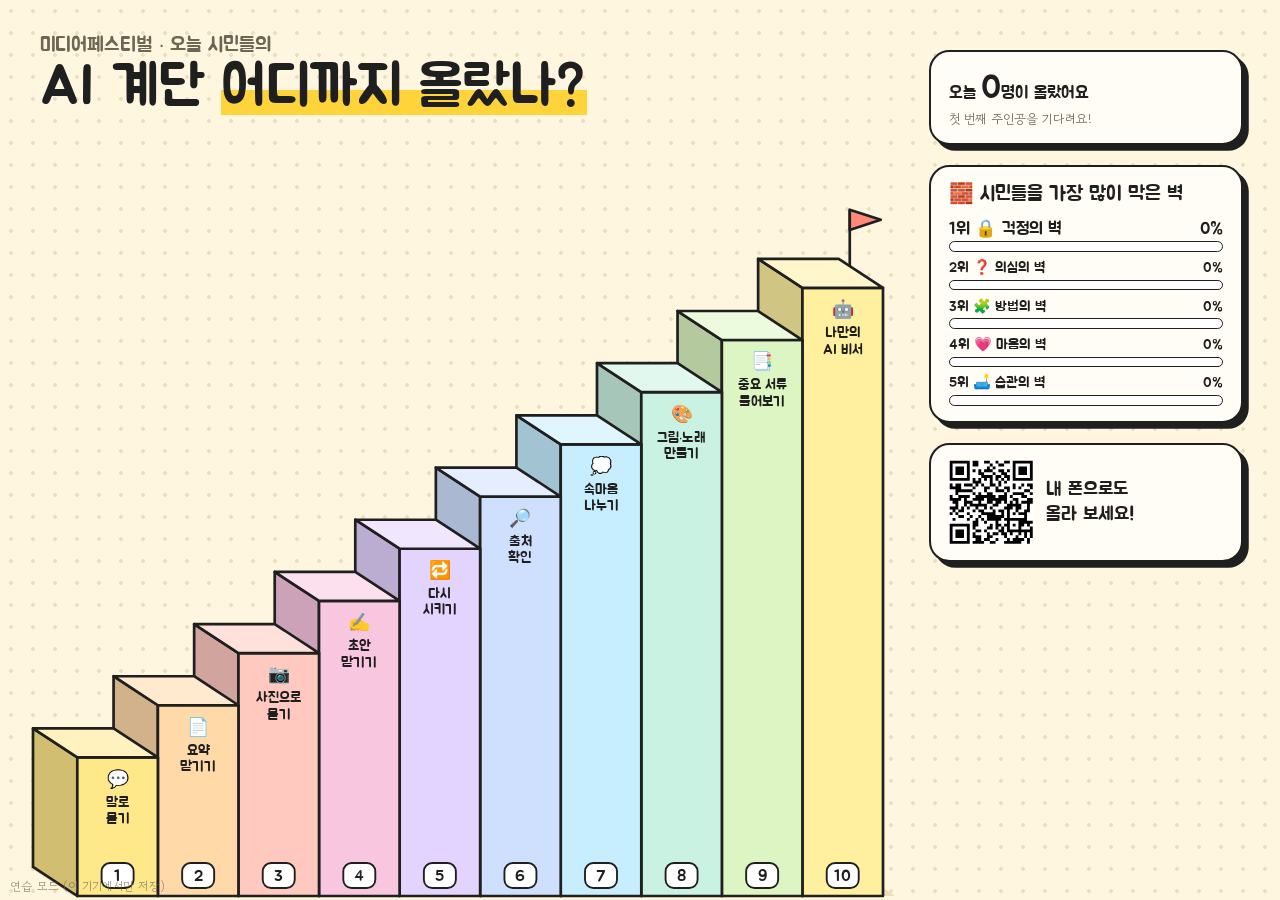
==== map.html @ a8cc0aae "Add AI 계단 오르기 game Tablet game (index.html), TV stairs map (map.html) and phone result card (card.ht" ====
<!doctype html>
<html lang="ko">
<head>
<meta charset="utf-8">
<meta name="viewport" content="width=device-width,initial-scale=1">
<title>오늘 시민들의 AI 계단</title>
<link rel="stylesheet" href="fonts/jua.css">
<link rel="stylesheet" href="fonts/gowun-dodum.css">
<link rel="stylesheet" href="css/style.css">
<link rel="stylesheet" href="css/map.css">
<script src="firebase-config.js"></script>
<script src="js/qrcode.js"></script>
</head>
<body>
<div class="tv-title jua">
  <div class="kicker">미디어페스티벌 · 오늘 시민들의</div>
  <div class="big">AI 계단 <mark>어디까지 올랐나?</mark></div>
</div>
<div class="tv-stage" id="stage"><div class="bubble" id="bubble"></div></div>
<aside class="tv-side">
  <div class="panel-box">
    <div class="jua today">오늘 <span id="total">0</span>명이 올랐어요</div>
    <div class="soft" id="avg">첫 번째 주인공을 기다려요!</div>
  </div>
  <div class="panel-box">
    <div class="jua wall-title">🧱 시민들을 가장 많이 막은 벽</div>
    <div id="walls"></div>
  </div>
  <div class="panel-box join">
    <div id="qr"></div>
    <div class="jua">내 폰으로도<br>올라 보세요!</div>
  </div>
</aside>
<div class="arrive" id="arrive"><div class="arrive-box"><img class="arrive-char" id="arrive-char" alt=""><div class="arrive-txt jua" id="arrive-txt"></div></div></div>
<div class="mode-badge" id="mode"></div>
<script type="module" src="js/map.js"></script>
</body>
</html>
---- fonts/jua.css ----
/* jua-[2]-400-normal */
@font-face {
  font-family: 'Jua';
  font-style: normal;
  font-display: swap;
  font-weight: 400;
  src: url(files/jua-2-400-normal.woff2) format("woff2");
  unicode-range: U+d723-d728,U+d72a-d733,U+d735-d748,U+d74a-d74f,U+d752-d753,U+d755-d757,U+d75a-d75f,U+d762-d764,U+d766-d768,U+d76a-d76b,U+d76d-d76f,U+d771-d787,U+d789-d78b,U+d78d-d78f,U+d791-d797,U+d79a,U+d79c,U+d79e-d7a3,U+f900-f909,U+f90b-f92e;
}

/* jua-[3]-400-normal */
@font-face {
  font-family: 'Jua';
  font-style: normal;
  font-display: swap;
  font-weight: 400;
  src: url(files/jua-3-400-normal.woff2) format("woff2");
  unicode-range: U+d679-d68b,U+d68e-d69e,U+d6a0,U+d6a2-d6a7,U+d6a9-d6c3,U+d6c6-d6c7,U+d6c9-d6cb,U+d6cd-d6d3,U+d6d5-d6d6,U+d6d8-d6e3,U+d6e5-d6e7,U+d6e9-d6fb,U+d6fd-d717,U+d719-d71f,U+d721-d722;
}

/* jua-[4]-400-normal */
@font-face {
  font-family: 'Jua';
  font-style: normal;
  font-display: swap;
  font-weight: 400;
  src: url(files/jua-4-400-normal.woff2) format("woff2");
  unicode-range: U+d5bc-d5c7,U+d5ca-d5cb,U+d5cd-d5cf,U+d5d1-d5d7,U+d5d9-d5da,U+d5dc,U+d5de-d5e3,U+d5e6-d5e7,U+d5e9-d5eb,U+d5ed-d5f6,U+d5f8,U+d5fa-d5ff,U+d602-d603,U+d605-d607,U+d609-d60f,U+d612-d613,U+d616-d61b,U+d61d-d637,U+d63a-d63b,U+d63d-d63f,U+d641-d647,U+d64a-d64c,U+d64e-d653,U+d656-d657,U+d659-d65b,U+d65d-d666,U+d668,U+d66a-d678;
}

/* jua-[5]-400-normal */
@font-face {
  font-family: 'Jua';
  font-style: normal;
  font-display: swap;
  font-weight: 400;
  src: url(files/jua-5-400-normal.woff2) format("woff2");
  unicode-range: U+d507,U+d509-d50b,U+d50d-d513,U+d515-d53b,U+d53e-d53f,U+d541-d543,U+d545-d54c,U+d54e,U+d550,U+d552-d557,U+d55a-d55b,U+d55d-d55f,U+d561-d564,U+d566-d567,U+d56a,U+d56c,U+d56e-d573,U+d576-d577,U+d579-d583,U+d585-d586,U+d58a-d5a4,U+d5a6-d5bb;
}

/* jua-[6]-400-normal */
@font-face {
  font-family: 'Jua';
  font-style: normal;
  font-display: swap;
  font-weight: 400;
  src: url(files/jua-6-400-normal.woff2) format("woff2");
  unicode-range: U+d464-d477,U+d47a-d47b,U+d47d-d47f,U+d481-d487,U+d489-d48a,U+d48c,U+d48e-d4e7,U+d4e9-d503,U+d505-d506;
}

/* jua-[7]-400-normal */
@font-face {
  font-family: 'Jua';
  font-style: normal;
  font-display: swap;
  font-weight: 400;
  src: url(files/jua-7-400-normal.woff2) format("woff2");
  unicode-range: U+d3bf-d3c7,U+d3ca-d3cf,U+d3d1-d3eb,U+d3ee-d3ef,U+d3f1-d3f3,U+d3f5-d3fb,U+d3fd-d400,U+d402-d45b,U+d45d-d463;
}

/* jua-[8]-400-normal */
@font-face {
  font-family: 'Jua';
  font-style: normal;
  font-display: swap;
  font-weight: 400;
  src: url(files/jua-8-400-normal.woff2) format("woff2");
  unicode-range: U+d2ff,U+d302-d304,U+d306-d30b,U+d30f,U+d311-d313,U+d315-d31b,U+d31e,U+d322-d324,U+d326-d327,U+d32a-d32b,U+d32d-d32f,U+d331-d337,U+d339-d33c,U+d33e-d37b,U+d37e-d37f,U+d381-d383,U+d385-d38b,U+d38e-d390,U+d392-d397,U+d39a-d39b,U+d39d-d39f,U+d3a1-d3a7,U+d3a9-d3aa,U+d3ac,U+d3ae-d3b3,U+d3b5-d3b7,U+d3b9-d3bb,U+d3bd-d3be;
}

/* jua-[9]-400-normal */
@font-face {
  font-family: 'Jua';
  font-style: normal;
  font-display: swap;
  font-weight: 400;
  src: url(files/jua-9-400-normal.woff2) format("woff2");
  unicode-range: U+d257-d27f,U+d281-d29b,U+d29d-d29f,U+d2a1-d2ab,U+d2ad-d2b7,U+d2ba-d2bb,U+d2bd-d2bf,U+d2c1-d2c7,U+d2c9-d2ef,U+d2f2-d2f3,U+d2f5-d2f7,U+d2f9-d2fe;
}

/* jua-[10]-400-normal */
@font-face {
  font-family: 'Jua';
  font-style: normal;
  font-display: swap;
  font-weight: 400;
  src: url(files/jua-10-400-normal.woff2) format("woff2");
  unicode-range: U+d1b4,U+d1b6-d1f3,U+d1f5-d22b,U+d22e-d22f,U+d231-d233,U+d235-d23b,U+d23d-d240,U+d242-d256;
}

/* jua-[11]-400-normal */
@font-face {
  font-family: 'Jua';
  font-style: normal;
  font-display: swap;
  font-weight: 400;
  src: url(files/jua-11-400-normal.woff2) format("woff2");
  unicode-range: U+d105-d12f,U+d132-d133,U+d135-d137,U+d139-d13f,U+d141-d142,U+d144,U+d146-d14b,U+d14e-d14f,U+d151-d153,U+d155-d15b,U+d15e-d187,U+d189-d19f,U+d1a2-d1a3,U+d1a5-d1a7,U+d1a9-d1af,U+d1b2-d1b3;
}

/* jua-[12]-400-normal */
@font-face {
  font-family: 'Jua';
  font-style: normal;
  font-display: swap;
  font-weight: 400;
  src: url(files/jua-12-400-normal.woff2) format("woff2");
  unicode-range: U+d04b-d04f,U+d051-d057,U+d059-d06b,U+d06d-d06f,U+d071-d073,U+d075-d07b,U+d07e-d0a3,U+d0a6-d0a7,U+d0a9-d0ab,U+d0ad-d0b3,U+d0b6,U+d0b8,U+d0ba-d0bf,U+d0c2-d0c3,U+d0c5-d0c7,U+d0c9-d0cf,U+d0d2,U+d0d6-d0db,U+d0de-d0df,U+d0e1-d0e3,U+d0e5-d0eb,U+d0ee-d0f0,U+d0f2-d104;
}

/* jua-[13]-400-normal */
@font-face {
  font-family: 'Jua';
  font-style: normal;
  font-display: swap;
  font-weight: 400;
  src: url(files/jua-13-400-normal.woff2) format("woff2");
  unicode-range: U+cfa2-cfc3,U+cfc5-cfdf,U+cfe2-cfe3,U+cfe5-cfe7,U+cfe9-cff4,U+cff6-cffb,U+cffd-cfff,U+d001-d003,U+d005-d017,U+d019-d033,U+d036-d037,U+d039-d03b,U+d03d-d04a;
}

/* jua-[14]-400-normal */
@font-face {
  font-family: 'Jua';
  font-style: normal;
  font-display: swap;
  font-weight: 400;
  src: url(files/jua-14-400-normal.woff2) format("woff2");
  unicode-range: U+cef0-cef3,U+cef6,U+cef9-ceff,U+cf01-cf03,U+cf05-cf07,U+cf09-cf0f,U+cf11-cf12,U+cf14-cf1b,U+cf1d-cf1f,U+cf21-cf2f,U+cf31-cf53,U+cf56-cf57,U+cf59-cf5b,U+cf5d-cf63,U+cf66,U+cf68,U+cf6a-cf6f,U+cf71-cf84,U+cf86-cf8b,U+cf8d-cfa1;
}

/* jua-[15]-400-normal */
@font-face {
  font-family: 'Jua';
  font-style: normal;
  font-display: swap;
  font-weight: 400;
  src: url(files/jua-15-400-normal.woff2) format("woff2");
  unicode-range: U+ce3c-ce57,U+ce5a-ce5b,U+ce5d-ce5f,U+ce61-ce67,U+ce6a,U+ce6c,U+ce6e-ce73,U+ce76-ce77,U+ce79-ce7b,U+ce7d-ce83,U+ce85-ce88,U+ce8a-ce8f,U+ce91-ce93,U+ce95-ce97,U+ce99-ce9f,U+cea2,U+cea4-ceab,U+cead-cee3,U+cee6-cee7,U+cee9-ceeb,U+ceed-ceef;
}

/* jua-[16]-400-normal */
@font-face {
  font-family: 'Jua';
  font-style: normal;
  font-display: swap;
  font-weight: 400;
  src: url(files/jua-16-400-normal.woff2) format("woff2");
  unicode-range: U+cd92-cd93,U+cd96-cd97,U+cd99-cd9b,U+cd9d-cda3,U+cda6-cda8,U+cdaa-cdaf,U+cdb1-cdc3,U+cdc5-cdcb,U+cdcd-cde7,U+cde9-ce03,U+ce05-ce1f,U+ce22-ce34,U+ce36-ce3b;
}

/* jua-[17]-400-normal */
@font-face {
  font-family: 'Jua';
  font-style: normal;
  font-display: swap;
  font-weight: 400;
  src: url(files/jua-17-400-normal.woff2) format("woff2");
  unicode-range: U+ccef-cd07,U+cd0a-cd0b,U+cd0d-cd1a,U+cd1c,U+cd1e-cd2b,U+cd2d-cd5b,U+cd5d-cd77,U+cd79-cd91;
}

/* jua-[18]-400-normal */
@font-face {
  font-family: 'Jua';
  font-style: normal;
  font-display: swap;
  font-weight: 400;
  src: url(files/jua-18-400-normal.woff2) format("woff2");
  unicode-range: U+cc3f-cc43,U+cc46-cc47,U+cc49-cc4b,U+cc4d-cc53,U+cc55-cc58,U+cc5a-cc5f,U+cc61-cc97,U+cc9a-cc9b,U+cc9d-cc9f,U+cca1-cca7,U+ccaa,U+ccac,U+ccae-ccb3,U+ccb6-ccb7,U+ccb9-ccbb,U+ccbd-cccf,U+ccd1-cce3,U+cce5-ccee;
}

/* jua-[19]-400-normal */
@font-face {
  font-family: 'Jua';
  font-style: normal;
  font-display: swap;
  font-weight: 400;
  src: url(files/jua-19-400-normal.woff2) format("woff2");
  unicode-range: U+cb91-cbd3,U+cbd5-cbe3,U+cbe5-cc0b,U+cc0e-cc0f,U+cc11-cc13,U+cc15-cc1b,U+cc1d-cc20,U+cc23-cc27,U+cc2a-cc2b,U+cc2d,U+cc2f,U+cc31-cc37,U+cc3a,U+cc3c;
}

/* jua-[20]-400-normal */
@font-face {
  font-family: 'Jua';
  font-style: normal;
  font-display: swap;
  font-weight: 400;
  src: url(files/jua-20-400-normal.woff2) format("woff2");
  unicode-range: U+caf4-cb47,U+cb4a-cb90;
}

/* jua-[21]-400-normal */
@font-face {
  font-family: 'Jua';
  font-style: normal;
  font-display: swap;
  font-weight: 400;
  src: url(files/jua-21-400-normal.woff2) format("woff2");
  unicode-range: U+ca4a-ca4b,U+ca4e-ca4f,U+ca51-ca53,U+ca55-ca5b,U+ca5d-ca60,U+ca62-ca83,U+ca85-cabb,U+cabe-cabf,U+cac1-cac3,U+cac5-cacb,U+cacd-cad0,U+cad2,U+cad4-cad8,U+cada-caf3;
}

/* jua-[22]-400-normal */
@font-face {
  font-family: 'Jua';
  font-style: normal;
  font-display: swap;
  font-weight: 400;
  src: url(files/jua-22-400-normal.woff2) format("woff2");
  unicode-range: U+c996-c997,U+c99a-c99c,U+c99e-c9bf,U+c9c2-c9c3,U+c9c5-c9c7,U+c9c9-c9cf,U+c9d2,U+c9d4,U+c9d7-c9d8,U+c9db,U+c9de-c9df,U+c9e1-c9e3,U+c9e5-c9e6,U+c9e8-c9eb,U+c9ee-c9f0,U+c9f2-c9f7,U+c9f9-ca0b,U+ca0d-ca28,U+ca2a-ca49;
}

/* jua-[23]-400-normal */
@font-face {
  font-family: 'Jua';
  font-style: normal;
  font-display: swap;
  font-weight: 400;
  src: url(files/jua-23-400-normal.woff2) format("woff2");
  unicode-range: U+c8e9-c8f4,U+c8f6-c8fb,U+c8fe-c8ff,U+c901-c903,U+c905-c90b,U+c90e-c910,U+c912-c917,U+c919-c92b,U+c92d-c94f,U+c951-c953,U+c955-c96b,U+c96d-c973,U+c975-c987,U+c98a-c98b,U+c98d-c98f,U+c991-c995;
}

/* jua-[24]-400-normal */
@font-face {
  font-family: 'Jua';
  font-style: normal;
  font-display: swap;
  font-weight: 400;
  src: url(files/jua-24-400-normal.woff2) format("woff2");
  unicode-range: U+c841-c84b,U+c84d-c86f,U+c872-c873,U+c875-c877,U+c879-c87f,U+c882-c884,U+c887-c88a,U+c88d-c8c3,U+c8c5-c8df,U+c8e1-c8e8;
}

/* jua-[25]-400-normal */
@font-face {
  font-family: 'Jua';
  font-style: normal;
  font-display: swap;
  font-weight: 400;
  src: url(files/jua-25-400-normal.woff2) format("woff2");
  unicode-range: U+c779-c77b,U+c77e-c782,U+c786,U+c78b,U+c78d,U+c78f,U+c792-c793,U+c795,U+c797,U+c799-c79f,U+c7a2,U+c7a7-c7ab,U+c7ae-c7bb,U+c7bd-c7c0,U+c7c2-c7c7,U+c7c9-c7dc,U+c7de-c7ff,U+c802-c803,U+c805-c807,U+c809,U+c80b-c80f,U+c812,U+c814,U+c817-c81b,U+c81e-c81f,U+c821-c823,U+c825-c82e,U+c830-c837,U+c839-c83b,U+c83d-c840;
}

/* jua-[26]-400-normal */
@font-face {
  font-family: 'Jua';
  font-style: normal;
  font-display: swap;
  font-weight: 400;
  src: url(files/jua-26-400-normal.woff2) format("woff2");
  unicode-range: U+c6bb-c6bf,U+c6c2,U+c6c4,U+c6c6-c6cb,U+c6ce-c6cf,U+c6d1-c6d3,U+c6d5-c6db,U+c6dd-c6df,U+c6e1-c6e7,U+c6e9-c6eb,U+c6ed-c6ef,U+c6f1-c6f8,U+c6fa-c703,U+c705-c707,U+c709-c70b,U+c70d-c716,U+c718,U+c71a-c71f,U+c722-c723,U+c725-c727,U+c729-c734,U+c736-c73b,U+c73e-c73f,U+c741-c743,U+c745-c74b,U+c74e-c750,U+c752-c757,U+c759-c773,U+c776-c777;
}

/* jua-[27]-400-normal */
@font-face {
  font-family: 'Jua';
  font-style: normal;
  font-display: swap;
  font-weight: 400;
  src: url(files/jua-27-400-normal.woff2) format("woff2");
  unicode-range: U+c5f5-c5fb,U+c5fe,U+c602-c605,U+c607,U+c609-c60f,U+c611-c61a,U+c61c-c623,U+c626-c627,U+c629-c62b,U+c62d,U+c62f-c632,U+c636,U+c638,U+c63a-c63f,U+c642-c643,U+c645-c647,U+c649-c652,U+c656-c65b,U+c65d-c65f,U+c661-c663,U+c665-c677,U+c679-c67b,U+c67d-c693,U+c696-c697,U+c699-c69b,U+c69d-c6a3,U+c6a6,U+c6a8,U+c6aa-c6af,U+c6b2-c6b3,U+c6b5-c6b7,U+c6b9-c6ba;
}

/* jua-[28]-400-normal */
@font-face {
  font-family: 'Jua';
  font-style: normal;
  font-display: swap;
  font-weight: 400;
  src: url(files/jua-28-400-normal.woff2) format("woff2");
  unicode-range: U+c517-c527,U+c52a-c52b,U+c52d-c52f,U+c531-c538,U+c53a,U+c53c,U+c53e-c543,U+c546-c547,U+c54b,U+c54d-c552,U+c556,U+c55a-c55b,U+c55d,U+c55f,U+c562-c563,U+c565-c567,U+c569-c56f,U+c572,U+c574,U+c576-c57b,U+c57e-c57f,U+c581-c583,U+c585-c586,U+c588-c58b,U+c58e,U+c590,U+c592-c596,U+c599-c5b3,U+c5b6-c5b7,U+c5ba,U+c5be-c5c3,U+c5ca-c5cb,U+c5cd,U+c5cf,U+c5d2-c5d3,U+c5d5-c5d7,U+c5d9-c5df,U+c5e1-c5e2,U+c5e4,U+c5e6-c5eb,U+c5ef,U+c5f1-c5f3;
}

/* jua-[29]-400-normal */
@font-face {
  font-family: 'Jua';
  font-style: normal;
  font-display: swap;
  font-weight: 400;
  src: url(files/jua-29-400-normal.woff2) format("woff2");
  unicode-range: U+c475-c4ef,U+c4f2-c4f3,U+c4f5-c4f7,U+c4f9-c4ff,U+c502-c50b,U+c50d-c516;
}

/* jua-[30]-400-normal */
@font-face {
  font-family: 'Jua';
  font-style: normal;
  font-display: swap;
  font-weight: 400;
  src: url(files/jua-30-400-normal.woff2) format("woff2");
  unicode-range: U+c3d0-c3d7,U+c3da-c3db,U+c3dd-c3de,U+c3e1-c3ec,U+c3ee-c3f3,U+c3f5-c42b,U+c42d-c463,U+c466-c474;
}

/* jua-[31]-400-normal */
@font-face {
  font-family: 'Jua';
  font-style: normal;
  font-display: swap;
  font-weight: 400;
  src: url(files/jua-31-400-normal.woff2) format("woff2");
  unicode-range: U+c32b-c367,U+c36a-c36b,U+c36d-c36f,U+c371-c377,U+c37a-c37b,U+c37e-c383,U+c385-c387,U+c389-c3cf;
}

/* jua-[32]-400-normal */
@font-face {
  font-family: 'Jua';
  font-style: normal;
  font-display: swap;
  font-weight: 400;
  src: url(files/jua-32-400-normal.woff2) format("woff2");
  unicode-range: U+c26a-c26b,U+c26d-c26f,U+c271-c273,U+c275-c27b,U+c27e-c287,U+c289-c28f,U+c291-c297,U+c299-c29a,U+c29c-c2a3,U+c2a5-c2a7,U+c2a9-c2ab,U+c2ad-c2b3,U+c2b6,U+c2b8,U+c2ba-c2bb,U+c2bd-c2db,U+c2de-c2df,U+c2e1-c2e2,U+c2e5-c2ea,U+c2ee,U+c2f0,U+c2f2-c2f5,U+c2f7,U+c2fa-c2fb,U+c2fd-c2ff,U+c301-c307,U+c309-c30c,U+c30e-c312,U+c315-c323,U+c325-c328,U+c32a;
}

/* jua-[33]-400-normal */
@font-face {
  font-family: 'Jua';
  font-style: normal;
  font-display: swap;
  font-weight: 400;
  src: url(files/jua-33-400-normal.woff2) format("woff2");
  unicode-range: U+c1bc-c1c3,U+c1c5-c1df,U+c1e1-c1fb,U+c1fd-c203,U+c205-c20c,U+c20e,U+c210-c217,U+c21a-c21b,U+c21d-c21e,U+c221-c227,U+c229-c22a,U+c22c,U+c22e,U+c230,U+c233-c24f,U+c251-c257,U+c259-c269;
}

/* jua-[34]-400-normal */
@font-face {
  font-family: 'Jua';
  font-style: normal;
  font-display: swap;
  font-weight: 400;
  src: url(files/jua-34-400-normal.woff2) format("woff2");
  unicode-range: U+c101-c11b,U+c11f,U+c121-c123,U+c125-c12b,U+c12e,U+c132-c137,U+c13a-c13b,U+c13d-c13f,U+c141-c147,U+c14a,U+c14c-c153,U+c155-c157,U+c159-c15b,U+c15d-c166,U+c169-c16f,U+c171-c177,U+c179-c18b,U+c18e-c18f,U+c191-c193,U+c195-c19b,U+c19d-c19e,U+c1a0,U+c1a2-c1a4,U+c1a6-c1bb;
}

/* jua-[35]-400-normal */
@font-face {
  font-family: 'Jua';
  font-style: normal;
  font-display: swap;
  font-weight: 400;
  src: url(files/jua-35-400-normal.woff2) format("woff2");
  unicode-range: U+c049-c057,U+c059-c05b,U+c05d-c05f,U+c061-c067,U+c069-c08f,U+c091-c0ab,U+c0ae-c0af,U+c0b1-c0b3,U+c0b5,U+c0b7-c0bb,U+c0be,U+c0c2-c0c7,U+c0ca-c0cb,U+c0cd-c0cf,U+c0d1-c0d7,U+c0d9-c0da,U+c0dc,U+c0de-c0e3,U+c0e5-c0eb,U+c0ed-c0f3,U+c0f6,U+c0f8,U+c0fa-c0ff;
}

/* jua-[36]-400-normal */
@font-face {
  font-family: 'Jua';
  font-style: normal;
  font-display: swap;
  font-weight: 400;
  src: url(files/jua-36-400-normal.woff2) format("woff2");
  unicode-range: U+bfa7-bfaf,U+bfb1-bfc4,U+bfc6-bfcb,U+bfce-bfcf,U+bfd1-bfd3,U+bfd5-bfdb,U+bfdd-c048;
}

/* jua-[37]-400-normal */
@font-face {
  font-family: 'Jua';
  font-style: normal;
  font-display: swap;
  font-weight: 400;
  src: url(files/jua-37-400-normal.woff2) format("woff2");
  unicode-range: U+bf07,U+bf09-bf3f,U+bf41-bf4f,U+bf52-bf54,U+bf56-bfa6;
}

/* jua-[38]-400-normal */
@font-face {
  font-family: 'Jua';
  font-style: normal;
  font-display: swap;
  font-weight: 400;
  src: url(files/jua-38-400-normal.woff2) format("woff2");
  unicode-range: U+be56,U+be58,U+be5c-be5f,U+be62-be63,U+be65-be67,U+be69-be74,U+be76-be7b,U+be7e-be7f,U+be81-be8e,U+be90,U+be92-bea7,U+bea9-becf,U+bed2-bed3,U+bed5-bed6,U+bed9-bee3,U+bee6-bf06;
}

/* jua-[39]-400-normal */
@font-face {
  font-family: 'Jua';
  font-style: normal;
  font-display: swap;
  font-weight: 400;
  src: url(files/jua-39-400-normal.woff2) format("woff2");
  unicode-range: U+bdb0-bdd3,U+bdd5-bdef,U+bdf1-be0b,U+be0d-be0f,U+be11-be13,U+be15-be43,U+be46-be47,U+be49-be4b,U+be4d-be53;
}

/* jua-[40]-400-normal */
@font-face {
  font-family: 'Jua';
  font-style: normal;
  font-display: swap;
  font-weight: 400;
  src: url(files/jua-40-400-normal.woff2) format("woff2");
  unicode-range: U+bd03,U+bd06,U+bd08,U+bd0a-bd0f,U+bd11-bd22,U+bd25-bd47,U+bd49-bd58,U+bd5a-bd7f,U+bd82-bd83,U+bd85-bd87,U+bd8a-bd8f,U+bd91-bd92,U+bd94,U+bd96-bd98,U+bd9a-bdaf;
}

/* jua-[41]-400-normal */
@font-face {
  font-family: 'Jua';
  font-style: normal;
  font-display: swap;
  font-weight: 400;
  src: url(files/jua-41-400-normal.woff2) format("woff2");
  unicode-range: U+bc4e-bc83,U+bc86-bc87,U+bc89-bc8b,U+bc8d-bc93,U+bc96,U+bc98,U+bc9b-bc9f,U+bca2-bca3,U+bca5-bca7,U+bca9-bcb2,U+bcb4-bcbb,U+bcbe-bcbf,U+bcc1-bcc3,U+bcc5-bccc,U+bcce-bcd0,U+bcd2-bcd4,U+bcd6-bcf3,U+bcf7,U+bcf9-bcfb,U+bcfd-bd02;
}

/* jua-[42]-400-normal */
@font-face {
  font-family: 'Jua';
  font-style: normal;
  font-display: swap;
  font-weight: 400;
  src: url(files/jua-42-400-normal.woff2) format("woff2");
  unicode-range: U+bb90-bba3,U+bba5-bbab,U+bbad-bbbf,U+bbc1-bbf7,U+bbfa-bbfb,U+bbfd-bbfe,U+bc01-bc07,U+bc09-bc0a,U+bc0e,U+bc10,U+bc12-bc13,U+bc17,U+bc19-bc1a,U+bc1e,U+bc20-bc23,U+bc26,U+bc28,U+bc2a-bc2c,U+bc2e-bc2f,U+bc32-bc33,U+bc35-bc37,U+bc39-bc3f,U+bc41-bc42,U+bc44,U+bc46-bc48,U+bc4a-bc4d;
}

/* jua-[43]-400-normal */
@font-face {
  font-family: 'Jua';
  font-style: normal;
  font-display: swap;
  font-weight: 400;
  src: url(files/jua-43-400-normal.woff2) format("woff2");
  unicode-range: U+bae6-bafb,U+bafd-bb17,U+bb19-bb33,U+bb37,U+bb39-bb3a,U+bb3d-bb43,U+bb45-bb46,U+bb48,U+bb4a-bb4f,U+bb51-bb53,U+bb55-bb57,U+bb59-bb62,U+bb64-bb8f;
}

/* jua-[44]-400-normal */
@font-face {
  font-family: 'Jua';
  font-style: normal;
  font-display: swap;
  font-weight: 400;
  src: url(files/jua-44-400-normal.woff2) format("woff2");
  unicode-range: U+ba30-ba37,U+ba3a-ba3b,U+ba3d-ba3f,U+ba41-ba47,U+ba49-ba4a,U+ba4c,U+ba4e-ba53,U+ba56-ba57,U+ba59-ba5b,U+ba5d-ba63,U+ba65-ba66,U+ba68-ba6f,U+ba71-ba73,U+ba75-ba77,U+ba79-ba84,U+ba86,U+ba88-baa7,U+baaa,U+baad-baaf,U+bab1-bab7,U+baba,U+babc,U+babe-bae5;
}

/* jua-[45]-400-normal */
@font-face {
  font-family: 'Jua';
  font-style: normal;
  font-display: swap;
  font-weight: 400;
  src: url(files/jua-45-400-normal.woff2) format("woff2");
  unicode-range: U+b96e-b973,U+b976-b977,U+b979-b97b,U+b97d-b983,U+b986,U+b988,U+b98a-b98d,U+b98f-b9ab,U+b9ae-b9af,U+b9b1-b9b3,U+b9b5-b9bb,U+b9be,U+b9c0,U+b9c2-b9c7,U+b9ca-b9cb,U+b9cd,U+b9d2-b9d7,U+b9da,U+b9dc,U+b9df-b9e0,U+b9e2,U+b9e6-b9e7,U+b9e9-b9f3,U+b9f6,U+b9f8,U+b9fb-ba2f;
}

/* jua-[46]-400-normal */
@font-face {
  font-family: 'Jua';
  font-style: normal;
  font-display: swap;
  font-weight: 400;
  src: url(files/jua-46-400-normal.woff2) format("woff2");
  unicode-range: U+b8bf-b8cb,U+b8cd-b8e0,U+b8e2-b8e7,U+b8ea-b8eb,U+b8ed-b8ef,U+b8f1-b8f7,U+b8fa,U+b8fc,U+b8fe-b903,U+b905-b917,U+b919-b91f,U+b921-b93b,U+b93d-b957,U+b95a-b95b,U+b95d-b95f,U+b961-b967,U+b969-b96c;
}

/* jua-[47]-400-normal */
@font-face {
  font-family: 'Jua';
  font-style: normal;
  font-display: swap;
  font-weight: 400;
  src: url(files/jua-47-400-normal.woff2) format("woff2");
  unicode-range: U+b80d-b80f,U+b811-b817,U+b81a,U+b81c-b823,U+b826-b827,U+b829-b82b,U+b82d-b833,U+b836,U+b83a-b83f,U+b841-b85b,U+b85e-b85f,U+b861-b863,U+b865-b86b,U+b86e,U+b870,U+b872-b8af,U+b8b1-b8be;
}

/* jua-[48]-400-normal */
@font-face {
  font-family: 'Jua';
  font-style: normal;
  font-display: swap;
  font-weight: 400;
  src: url(files/jua-48-400-normal.woff2) format("woff2");
  unicode-range: U+b74d-b75f,U+b761-b763,U+b765-b774,U+b776-b77b,U+b77e-b77f,U+b781-b783,U+b785-b78b,U+b78e,U+b792-b796,U+b79a-b79b,U+b79d-b7a7,U+b7aa,U+b7ae-b7b3,U+b7b6-b7c8,U+b7ca-b7eb,U+b7ee-b7ef,U+b7f1-b7f3,U+b7f5-b7fb,U+b7fe,U+b802-b806,U+b80a-b80b;
}

/* jua-[49]-400-normal */
@font-face {
  font-family: 'Jua';
  font-style: normal;
  font-display: swap;
  font-weight: 400;
  src: url(files/jua-49-400-normal.woff2) format("woff2");
  unicode-range: U+b6a7-b6aa,U+b6ac-b6b0,U+b6b2-b6ef,U+b6f1-b727,U+b72a-b72b,U+b72d-b72e,U+b731-b737,U+b739-b73a,U+b73c-b743,U+b745-b74c;
}

/* jua-[50]-400-normal */
@font-face {
  font-family: 'Jua';
  font-style: normal;
  font-display: swap;
  font-weight: 400;
  src: url(files/jua-50-400-normal.woff2) format("woff2");
  unicode-range: U+b605-b60f,U+b612-b617,U+b619-b624,U+b626-b69b,U+b69e-b6a3,U+b6a5-b6a6;
}

/* jua-[51]-400-normal */
@font-face {
  font-family: 'Jua';
  font-style: normal;
  font-display: swap;
  font-weight: 400;
  src: url(files/jua-51-400-normal.woff2) format("woff2");
  unicode-range: U+b55f,U+b562-b583,U+b585-b59f,U+b5a2-b5a3,U+b5a5-b5a7,U+b5a9-b5b2,U+b5b5-b5ba,U+b5bd-b604;
}

/* jua-[52]-400-normal */
@font-face {
  font-family: 'Jua';
  font-style: normal;
  font-display: swap;
  font-weight: 400;
  src: url(files/jua-52-400-normal.woff2) format("woff2");
  unicode-range: U+b4a5-b4b6,U+b4b8-b4bf,U+b4c1-b4c7,U+b4c9-b4db,U+b4de-b4df,U+b4e1-b4e2,U+b4e5-b4eb,U+b4ee,U+b4f0,U+b4f2-b513,U+b516-b517,U+b519-b51a,U+b51d-b523,U+b526,U+b528,U+b52b-b52f,U+b532-b533,U+b535-b537,U+b539-b53f,U+b541-b544,U+b546-b54b,U+b54d-b54f,U+b551-b55b,U+b55d-b55e;
}

/* jua-[53]-400-normal */
@font-face {
  font-family: 'Jua';
  font-style: normal;
  font-display: swap;
  font-weight: 400;
  src: url(files/jua-53-400-normal.woff2) format("woff2");
  unicode-range: U+b3f8-b3fb,U+b3fd-b40f,U+b411-b417,U+b419-b41b,U+b41d-b41f,U+b421-b427,U+b42a-b42b,U+b42d-b44f,U+b452-b453,U+b455-b457,U+b459-b45f,U+b462-b464,U+b466-b46b,U+b46d-b47f,U+b481-b4a3;
}

/* jua-[54]-400-normal */
@font-face {
  font-family: 'Jua';
  font-style: normal;
  font-display: swap;
  font-weight: 400;
  src: url(files/jua-54-400-normal.woff2) format("woff2");
  unicode-range: U+b342-b353,U+b356-b357,U+b359-b35b,U+b35d-b35e,U+b360-b363,U+b366,U+b368,U+b36a-b36d,U+b36f,U+b372-b373,U+b375-b377,U+b379-b37f,U+b381-b382,U+b384,U+b386-b38b,U+b38d-b3c3,U+b3c6-b3c7,U+b3c9-b3ca,U+b3cd-b3d3,U+b3d6,U+b3d8,U+b3da-b3f7;
}

/* jua-[55]-400-normal */
@font-face {
  font-family: 'Jua';
  font-style: normal;
  font-display: swap;
  font-weight: 400;
  src: url(files/jua-55-400-normal.woff2) format("woff2");
  unicode-range: U+b27c-b283,U+b285-b28f,U+b292-b293,U+b295-b297,U+b29a-b29f,U+b2a1-b2a4,U+b2a7-b2a9,U+b2ab,U+b2ad-b2c7,U+b2ca-b2cb,U+b2cd-b2cf,U+b2d1-b2d7,U+b2da,U+b2dc,U+b2de-b2e3,U+b2e7,U+b2e9-b2ea,U+b2ef-b2f3,U+b2f6,U+b2f8,U+b2fa-b2fb,U+b2fd-b2fe,U+b302-b303,U+b305-b307,U+b309-b30f,U+b312,U+b316-b31b,U+b31d-b341;
}

/* jua-[56]-400-normal */
@font-face {
  font-family: 'Jua';
  font-style: normal;
  font-display: swap;
  font-weight: 400;
  src: url(files/jua-56-400-normal.woff2) format("woff2");
  unicode-range: U+b1d6-b1e7,U+b1e9-b1fc,U+b1fe-b203,U+b206-b207,U+b209-b20b,U+b20d-b213,U+b216-b21f,U+b221-b257,U+b259-b273,U+b275-b27b;
}

/* jua-[57]-400-normal */
@font-face {
  font-family: 'Jua';
  font-style: normal;
  font-display: swap;
  font-weight: 400;
  src: url(files/jua-57-400-normal.woff2) format("woff2");
  unicode-range: U+b120-b122,U+b126-b127,U+b129-b12b,U+b12d-b133,U+b136,U+b138,U+b13a-b13f,U+b142-b143,U+b145-b14f,U+b151-b153,U+b156-b157,U+b159-b177,U+b17a-b17b,U+b17d-b17f,U+b181-b187,U+b189-b18c,U+b18e-b191,U+b195-b1a7,U+b1a9-b1cb,U+b1cd-b1d5;
}

/* jua-[58]-400-normal */
@font-face {
  font-family: 'Jua';
  font-style: normal;
  font-display: swap;
  font-weight: 400;
  src: url(files/jua-58-400-normal.woff2) format("woff2");
  unicode-range: U+b05f-b07b,U+b07e-b07f,U+b081-b083,U+b085-b08b,U+b08d-b097,U+b09b,U+b09d-b09f,U+b0a2-b0a7,U+b0aa,U+b0b0,U+b0b2,U+b0b6-b0b7,U+b0b9-b0bb,U+b0bd-b0c3,U+b0c6-b0c7,U+b0ca-b0cf,U+b0d1-b0df,U+b0e1-b0e4,U+b0e6-b107,U+b10a-b10b,U+b10d-b10f,U+b111-b112,U+b114-b117,U+b119-b11a,U+b11c-b11f;
}

/* jua-[59]-400-normal */
@font-face {
  font-family: 'Jua';
  font-style: normal;
  font-display: swap;
  font-weight: 400;
  src: url(files/jua-59-400-normal.woff2) format("woff2");
  unicode-range: U+afac-afb7,U+afba-afbb,U+afbd-afbf,U+afc1-afc6,U+afca-afcc,U+afce-afd3,U+afd5-afe7,U+afe9-afef,U+aff1-b00b,U+b00d-b00f,U+b011-b013,U+b015-b01b,U+b01d-b027,U+b029-b043,U+b045-b047,U+b049,U+b04b,U+b04d-b052,U+b055-b056,U+b058-b05c,U+b05e;
}

/* jua-[60]-400-normal */
@font-face {
  font-family: 'Jua';
  font-style: normal;
  font-display: swap;
  font-weight: 400;
  src: url(files/jua-60-400-normal.woff2) format("woff2");
  unicode-range: U+af03-af07,U+af09-af2b,U+af2e-af33,U+af35-af3b,U+af3e-af40,U+af44-af47,U+af4a-af5c,U+af5e-af63,U+af65-af7f,U+af81-afab;
}

/* jua-[61]-400-normal */
@font-face {
  font-family: 'Jua';
  font-style: normal;
  font-display: swap;
  font-weight: 400;
  src: url(files/jua-61-400-normal.woff2) format("woff2");
  unicode-range: U+ae56-ae5b,U+ae5e-ae60,U+ae62-ae64,U+ae66-ae67,U+ae69-ae6b,U+ae6d-ae83,U+ae85-aebb,U+aebf,U+aec1-aec3,U+aec5-aecb,U+aece,U+aed0,U+aed2-aed7,U+aed9-aef3,U+aef5-af02;
}

/* jua-[62]-400-normal */
@font-face {
  font-family: 'Jua';
  font-style: normal;
  font-display: swap;
  font-weight: 400;
  src: url(files/jua-62-400-normal.woff2) format("woff2");
  unicode-range: U+ad9c-ada3,U+ada5-adbf,U+adc1-adc3,U+adc5-adc7,U+adc9-add2,U+add4-addb,U+addd-addf,U+ade1-ade3,U+ade5-adf7,U+adfa-adfb,U+adfd-adff,U+ae02-ae07,U+ae0a,U+ae0c,U+ae0e-ae13,U+ae15-ae2f,U+ae31-ae33,U+ae35-ae37,U+ae39-ae3f,U+ae42,U+ae44,U+ae46-ae49,U+ae4b,U+ae4f,U+ae51-ae53,U+ae55;
}

/* jua-[63]-400-normal */
@font-face {
  font-family: 'Jua';
  font-style: normal;
  font-display: swap;
  font-weight: 400;
  src: url(files/jua-63-400-normal.woff2) format("woff2");
  unicode-range: U+ace2-ace3,U+ace5-ace6,U+ace9-acef,U+acf2,U+acf4,U+acf7-acfb,U+acfe-acff,U+ad01-ad03,U+ad05-ad0b,U+ad0d-ad10,U+ad12-ad1b,U+ad1d-ad33,U+ad35-ad48,U+ad4a-ad4f,U+ad51-ad6b,U+ad6e-ad6f,U+ad71-ad72,U+ad77-ad7c,U+ad7e,U+ad80,U+ad82-ad87,U+ad89-ad8b,U+ad8d-ad8f,U+ad91-ad9b;
}

/* jua-[64]-400-normal */
@font-face {
  font-family: 'Jua';
  font-style: normal;
  font-display: swap;
  font-weight: 400;
  src: url(files/jua-64-400-normal.woff2) format("woff2");
  unicode-range: U+ac25-ac2c,U+ac2e,U+ac30,U+ac32-ac37,U+ac39-ac3f,U+ac41-ac4c,U+ac4e-ac6f,U+ac72-ac73,U+ac75-ac76,U+ac79-ac7f,U+ac82,U+ac84-ac88,U+ac8a-ac8b,U+ac8d-ac8f,U+ac91-ac93,U+ac95-ac9b,U+ac9d-ac9e,U+aca1-aca7,U+acab,U+acad-acaf,U+acb1-acb7,U+acba-acbb,U+acbe-acc0,U+acc2-acc3,U+acc5-acdf;
}

/* jua-[65]-400-normal */
@font-face {
  font-family: 'Jua';
  font-style: normal;
  font-display: swap;
  font-weight: 400;
  src: url(files/jua-65-400-normal.woff2) format("woff2");
  unicode-range: U+99df,U+99ed,U+99f1,U+99ff,U+9a01,U+9a08,U+9a0e-9a0f,U+9a19,U+9a2b,U+9a30,U+9a36-9a37,U+9a40,U+9a43,U+9a45,U+9a4d,U+9a55,U+9a57,U+9a5a-9a5b,U+9a5f,U+9a62,U+9a65,U+9a69-9a6a,U+9aa8,U+9ab8,U+9ad3,U+9ae5,U+9aee,U+9b1a,U+9b27,U+9b2a,U+9b31,U+9b3c,U+9b41-9b45,U+9b4f,U+9b54,U+9b5a,U+9b6f,U+9b8e,U+9b91,U+9b9f,U+9bab,U+9bae,U+9bc9,U+9bd6,U+9be4,U+9be8,U+9c0d,U+9c10,U+9c12,U+9c15,U+9c25,U+9c32,U+9c3b,U+9c47,U+9c49,U+9c57,U+9ce5,U+9ce7,U+9ce9,U+9cf3-9cf4,U+9cf6,U+9d09,U+9d1b,U+9d26,U+9d28,U+9d3b,U+9d51,U+9d5d,U+9d60-9d61,U+9d6c,U+9d72,U+9da9,U+9daf,U+9db4,U+9dc4,U+9dd7,U+9df2,U+9df8-9dfa,U+9e1a,U+9e1e,U+9e75,U+9e79,U+9e7d,U+9e7f,U+9e92-9e93,U+9e97,U+9e9d,U+9e9f,U+9ea5,U+9eb4-9eb5,U+9ebb,U+9ebe,U+9ec3,U+9ecd-9ece,U+9ed4,U+9ed8,U+9edb-9edc,U+9ede,U+9ee8,U+9ef4,U+9f07-9f08,U+9f0e,U+9f13,U+9f20,U+9f3b,U+9f4a-9f4b,U+9f4e,U+9f52,U+9f5f,U+9f61,U+9f67,U+9f6a,U+9f6c,U+9f77,U+9f8d,U+9f90,U+9f95,U+9f9c,U+ac02-ac03,U+ac05-ac06,U+ac09-ac0f,U+ac17-ac18,U+ac1b,U+ac1e-ac1f,U+ac21-ac23;
}

/* jua-[94]-400-normal */
@font-face {
  font-family: 'Jua';
  font-style: normal;
  font-display: swap;
  font-weight: 400;
  src: url(files/jua-94-400-normal.woff2) format("woff2");
  unicode-range: U+3136,U+3138,U+313a-3140,U+3143-3144,U+3150,U+3152,U+3154-3156,U+3158-315b,U+315d-315f,U+3162,U+3164-318c,U+318e,U+3200-321b,U+3231,U+3239,U+3251-325a,U+3260-327b,U+327e-327f,U+328a-3290,U+3294,U+329e,U+32a5,U+3380-3384,U+3388-338b;
}

/* jua-[95]-400-normal */
@font-face {
  font-family: 'Jua';
  font-style: normal;
  font-display: swap;
  font-weight: 400;
  src: url(files/jua-95-400-normal.woff2) format("woff2");
  unicode-range: U+2f7d,U+2f7f-2f8b,U+2f8e-2f90,U+2f92-2f97,U+2f99-2fa0,U+2fa2-2fa3,U+2fa5-2fa9,U+2fac-2fb1,U+2fb3-2fbc,U+2fc1-2fca,U+2fcd-2fd4,U+3003,U+3012-3019,U+301c,U+301e-3020,U+3036,U+3041,U+3043,U+3045,U+3047,U+3049,U+304e,U+3050,U+3052,U+3056,U+305a,U+305c,U+305e,U+3062,U+3065,U+306c,U+3070-307d,U+3080,U+3085,U+3087,U+308e,U+3090-3091,U+30a1,U+30a5,U+30a9,U+30ae,U+30b1-30b2,U+30b4,U+30b6,U+30bc-30be,U+30c2,U+30c5,U+30cc,U+30d2,U+30d4,U+30d8-30dd,U+30e4,U+30e6,U+30e8,U+30ee,U+30f0-30f2,U+30f4-30f6,U+3133,U+3135;
}

/* jua-[100]-400-normal */
@font-face {
  font-family: 'Jua';
  font-style: normal;
  font-display: swap;
  font-weight: 400;
  src: url(files/jua-100-400-normal.woff2) format("woff2");
  unicode-range: U+e8,U+2da,U+2160,U+2194,U+3054,U+3058,U+306d,U+3086,U+308d,U+30ac,U+30bb,U+30c4,U+30cd-30ce,U+30e2,U+3132,U+3146,U+3149,U+339d,U+4e3b,U+4f0a,U+4fdd,U+4fe1,U+5409,U+540c,U+5834,U+592a-592b,U+5b9a,U+5dde,U+5e0c,U+5e73,U+5f0f,U+60f3,U+653f,U+661f,U+662f,U+667a,U+683c,U+6b4c,U+6c11,U+767c,U+76ee,U+76f4,U+77f3,U+79d1,U+7a7a,U+7b2c,U+7d22,U+8207,U+8a00,U+8a71,U+9280,U+9580,U+958b,U+96c6,U+9762,U+98df,U+9ed1,U+ac2d,U+adc8,U+add3,U+af48,U+b014,U+b134-b135,U+b158,U+b2aa,U+b35f,U+b6a4,U+b9cf,U+bb63,U+bd23,U+be91,U+c29b,U+c3f4,U+c42c,U+c55c,U+c573,U+c58f,U+c78c,U+c7dd,U+c8f5,U+cad1,U+cc48,U+cf10,U+cf20,U+d03c,U+d07d,U+d2a0,U+d30e,U+d38d,U+d3a8,U+d3c8,U+d5e5,U+d5f9,U+d6e4,U+f90a,U+ff02,U+ff1c;
}

/* jua-[101]-400-normal */
@font-face {
  font-family: 'Jua';
  font-style: normal;
  font-display: swap;
  font-weight: 400;
  src: url(files/jua-101-400-normal.woff2) format("woff2");
  unicode-range: U+3b1,U+2466,U+25a1,U+25a3,U+261c,U+3008-3009,U+305b,U+305d,U+3069,U+30a7,U+30ba,U+30cf,U+30ef,U+3151,U+3157,U+4e4b,U+4e5f,U+4e8c,U+4eca,U+4ed6,U+4f5b,U+50cf,U+5149,U+5165,U+5171,U+5229,U+529b,U+5316,U+539f,U+53f2,U+571f,U+5728,U+58eb,U+591c,U+5b78,U+5c11,U+5c55,U+5ddd,U+5e02,U+5fb7,U+60c5,U+610f,U+611f,U+6625,U+66f8,U+6797,U+679c,U+682a,U+6d2a,U+706b,U+7406,U+767b,U+76f8,U+77e5,U+7acb,U+898b,U+8a69,U+8def,U+8fd1,U+901a,U+90e8,U+91cd,U+975e,U+ae14,U+ae6c,U+aec0,U+afc7,U+afc9,U+b01c,U+b028,U+b308,U+b311,U+b314,U+b31c,U+b524,U+b560,U+b764,U+b920,U+b9e3,U+bd48,U+be7d,U+c0db,U+c231,U+c270,U+c2e3,U+c37d,U+c3ed,U+c530,U+c6a5,U+c6dc,U+c7a4,U+c954,U+c974,U+d000,U+d565,U+d667,U+d6c5,U+d79d,U+ff1e;
}

/* jua-[102]-400-normal */
@font-face {
  font-family: 'Jua';
  font-style: normal;
  font-display: swap;
  font-weight: 400;
  src: url(files/jua-102-400-normal.woff2) format("woff2");
  unicode-range: U+131,U+2032,U+2465,U+2642,U+3048,U+3051,U+3083-3084,U+308f,U+30c0,U+30d1,U+30d3,U+30d6,U+30df,U+30e7,U+3153,U+4e16,U+4e8b,U+4ee5,U+5206,U+52a0,U+52d5,U+53e4,U+53ef,U+54c1,U+57ce,U+597d,U+5b8c,U+5ea6,U+5f8c,U+5f97,U+6210,U+6240,U+624b,U+6728,U+6bd4,U+7236,U+7269,U+7279,U+738b,U+7528,U+7530,U+767e,U+798f,U+8005,U+8a18,U+90fd,U+91cc,U+9577,U+9593,U+98a8,U+ac20,U+acf6,U+ad90,U+af5d,U+af80,U+afcd,U+aff0,U+b0a1,U+b0b5,U+b1fd,U+b2fc,U+b380,U+b51b,U+b584,U+b5b3,U+b8fd,U+b93c,U+b9f4,U+bb44,U+bc08,U+bc27,U+bc49,U+be55,U+be64,U+bfb0,U+bfc5,U+c178,U+c21f,U+c314,U+c4f1,U+c58d,U+c664,U+c698,U+c6a7,U+c6c1,U+c9ed,U+cac0,U+cacc,U+cad9,U+ccb5,U+cdcc,U+d0e4,U+d143,U+d320,U+d330,U+d54d,U+ff06,U+ff1f,U+ff5e;
}

/* jua-[103]-400-normal */
@font-face {
  font-family: 'Jua';
  font-style: normal;
  font-display: swap;
  font-weight: 400;
  src: url(files/jua-103-400-normal.woff2) format("woff2");
  unicode-range: U+b4,U+20a9,U+20ac,U+2190,U+24d8,U+2502,U+2514,U+2592,U+25c7-25c8,U+2663,U+3060,U+3064,U+3081,U+3088,U+30a3,U+30a6,U+30aa,U+30b5,U+30c7,U+30ca-30cb,U+30d0,U+30e3,U+30e5,U+339e,U+4e09,U+4eac,U+4f5c,U+5167-5168,U+516c,U+51fa,U+5408,U+540d,U+591a,U+5b57,U+6211,U+65b9,U+660e,U+6642,U+6700,U+6b63,U+6e2f,U+7063,U+7532,U+793e,U+81ea,U+8272,U+82b1,U+897f,U+8eca,U+91ce,U+ac38,U+ad76,U+ae84,U+aecc,U+b07d,U+b0b1,U+b215,U+b2a0,U+b310,U+b3d7,U+b52a,U+b618,U+b775,U+b797,U+bcd5,U+bd59,U+be80,U+bea8,U+bed1,U+bee4-bee5,U+c060,U+c2ef,U+c329,U+c3dc,U+c597,U+c5bd,U+c5e5,U+c69c,U+c9d6,U+ca29,U+ca5c,U+ca84,U+cc39,U+cc3b,U+ce89,U+cee5,U+cf65,U+cf85,U+d058,U+d145,U+d22d,U+d325,U+d37d,U+d3ad,U+d769,U+ff0c;
}

/* jua-[104]-400-normal */
@font-face {
  font-family: 'Jua';
  font-style: normal;
  font-display: swap;
  font-weight: 400;
  src: url(files/jua-104-400-normal.woff2) format("woff2");
  unicode-range: U+2161,U+2228,U+2299,U+2464,U+2517,U+2640,U+3042,U+304a,U+3053,U+3061,U+307f,U+3082,U+308c,U+3092,U+30a8,U+30ab,U+30ad,U+30b0,U+30b3,U+30b7,U+30c1,U+30c6,U+30c9,U+30d5,U+30d7,U+30de,U+30e0-30e1,U+30ec-30ed,U+4e0b,U+4e0d,U+4ee3,U+53f0,U+548c,U+5b89,U+5bb6,U+5c0f,U+611b,U+6771,U+6aa2,U+6bcd,U+6c34,U+6cd5,U+6d77,U+767d,U+795e,U+8ecd,U+9999,U+9ad8,U+ac07,U+ac1a,U+ac40,U+ad0c,U+ad88,U+ada4,U+ae01,U+ae65,U+aebd,U+aec4,U+afe8,U+b139,U+b205,U+b383,U+b38c,U+b42c,U+b461,U+b55c,U+b78f,U+b8fb,U+b9f7,U+bafc,U+bc99,U+bed8,U+bfcd,U+c0bf,U+c0f9,U+c167,U+c204,U+c20f,U+c22f,U+c258,U+c298,U+c2bc,U+c388,U+c501,U+c50c,U+c5b9,U+c5ce,U+c641,U+c648,U+c73d,U+ca50,U+ca61,U+cc4c,U+ceac,U+d0d4,U+d5f7,U+d6d7,U+ff1a;
}

/* jua-[105]-400-normal */
@font-face {
  font-family: 'Jua';
  font-style: normal;
  font-display: swap;
  font-weight: 400;
  src: url(files/jua-105-400-normal.woff2) format("woff2");
  unicode-range: U+2103,U+2463,U+25c6,U+25cb,U+266c,U+3001,U+300a,U+3046,U+304c-304d,U+304f,U+3055,U+3059,U+3063,U+3066-3068,U+306f,U+3089,U+30b8,U+30bf,U+314f,U+4e0a,U+570b,U+5730,U+5916,U+5929,U+5c71,U+5e74,U+5fc3,U+601d,U+6027,U+63d0,U+6709,U+6734,U+751f,U+7684,U+82f1,U+9053,U+91d1,U+97f3,U+ac2f,U+ac4d,U+adc4,U+ade4,U+ae41,U+ae4d-ae4e,U+aed1,U+afb9,U+b0e0,U+b299,U+b365,U+b46c,U+b480,U+b4c8,U+b7b4,U+b819,U+b918,U+baab,U+bab9,U+be8f,U+bed7,U+c0ec,U+c19f,U+c1a5,U+c3d9,U+c464,U+c53d,U+c553,U+c570,U+c5cc,U+c633,U+c6a4,U+c7a3,U+c7a6,U+c886,U+c9d9-c9da,U+c9ec,U+ca0c,U+cc21,U+cd1b,U+cd78,U+cdc4,U+cef8,U+cfe4,U+d0a5,U+d0b5,U+d0ec,U+d15d,U+d188,U+d23c,U+d2ac,U+d729,U+d79b,U+ff01,U+ff08-ff09,U+ff5c;
}

/* jua-[106]-400-normal */
@font-face {
  font-family: 'Jua';
  font-style: normal;
  font-display: swap;
  font-weight: 400;
  src: url(files/jua-106-400-normal.woff2) format("woff2");
  unicode-range: U+2039-203a,U+223c,U+25b3,U+25b7,U+25bd,U+25cf,U+266a,U+3002,U+300b,U+304b,U+3057,U+305f,U+306a-306b,U+307e,U+308a-308b,U+3093,U+30a2,U+30af,U+30b9,U+30c3,U+30c8,U+30e9-30eb,U+33a1,U+4e00,U+524d,U+5357,U+5b50,U+7121,U+884c,U+9751,U+ac94,U+aebe,U+aecd,U+af08,U+af41,U+af49,U+b010,U+b053,U+b109,U+b11b,U+b128,U+b154,U+b291,U+b2e6,U+b301,U+b385,U+b525,U+b5b4,U+b729,U+b72f,U+b738,U+b7ff,U+b837,U+b975,U+ba67,U+bb47,U+bc1f,U+bd90,U+bfd4,U+c27c,U+c324,U+c379,U+c3e0,U+c465,U+c53b,U+c58c,U+c610,U+c653,U+c6cd,U+c813,U+c82f,U+c999,U+c9e0,U+cac4,U+cad3,U+cbd4,U+cc10,U+cc22,U+ccb8,U+ccbc,U+cda5,U+ce84,U+cea3,U+cf67,U+cfe1,U+d241,U+d30d,U+d31c,U+d391,U+d401,U+d479,U+d5c9,U+d5db,U+d649,U+d6d4;
}

/* jua-[107]-400-normal */
@font-face {
  font-family: 'Jua';
  font-style: normal;
  font-display: swap;
  font-weight: 400;
  src: url(files/jua-107-400-normal.woff2) format("woff2");
  unicode-range: U+b0,U+e9,U+2193,U+2462,U+260e,U+261e,U+300e-300f,U+3044,U+30a4,U+30fb-30fc,U+314d,U+5973,U+6545,U+6708,U+7537,U+ac89,U+ac9c,U+acc1,U+ad04,U+ad75,U+ad7d,U+ae45,U+ae61,U+af42,U+b0ab,U+b0af,U+b0b3,U+b12c,U+b194,U+b1a8,U+b220,U+b258,U+b284,U+b2ff,U+b315,U+b371,U+b3d4-b3d5,U+b460,U+b527,U+b534,U+b810,U+b818,U+b98e,U+ba55,U+bbac,U+bc0b,U+bc40,U+bca1,U+bccd,U+bd93,U+be54,U+be5a,U+bf08,U+bf50,U+bf55,U+bfdc,U+c0c0,U+c0d0,U+c0f4,U+c100,U+c11e,U+c170,U+c20d,U+c274,U+c290,U+c308,U+c369,U+c539,U+c587,U+c5ff,U+c6ec,U+c70c,U+c7ad,U+c7c8,U+c83c,U+c881,U+cb48,U+cc60,U+ce69,U+ce6b,U+ce75,U+cf04,U+cf08,U+cf55,U+cf70,U+cffc,U+d0b7,U+d1a8,U+d2c8,U+d384,U+d47c,U+d48b,U+d5dd,U+d5e8,U+d720,U+d759,U+f981;
}

/* jua-[108]-400-normal */
@font-face {
  font-family: 'Jua';
  font-style: normal;
  font-display: swap;
  font-weight: 400;
  src: url(files/jua-108-400-normal.woff2) format("woff2");
  unicode-range: U+e0,U+e2,U+395,U+3b7,U+3ba,U+2460-2461,U+25a0,U+3010-3011,U+306e,U+30f3,U+314a,U+314c,U+5927,U+65b0,U+7e41,U+97d3,U+9ad4,U+ad49,U+ae0b,U+ae0d,U+ae43,U+ae5d,U+aecf,U+af3c,U+af64,U+afd4,U+b080,U+b084,U+b0c5,U+b10c,U+b1e8,U+b2ac,U+b36e,U+b451,U+b515,U+b540,U+b561,U+b6ab,U+b6b1,U+b72c,U+b730,U+b744,U+b800,U+b8ec,U+b8f0,U+b904,U+b968,U+b96d,U+b987,U+b9d9,U+bb36,U+bb49,U+bc2d,U+bc43,U+bcf6,U+bd89,U+be57,U+be61,U+bed4,U+c090,U+c130,U+c148,U+c19c,U+c2f9,U+c36c,U+c37c,U+c384,U+c3df,U+c575,U+c584,U+c660,U+c719,U+c816,U+ca4d,U+ca54,U+cabc,U+cb49,U+cc14,U+cff5,U+d004,U+d038,U+d0b4,U+d0d3,U+d0e0,U+d0ed,U+d131,U+d1b0,U+d31f,U+d33d,U+d3a0,U+d3ab,U+d514,U+d584,U+d6a1,U+d6cc,U+d749,U+d760,U+d799;
}

/* jua-[109]-400-normal */
@font-face {
  font-family: 'Jua';
  font-style: normal;
  font-display: swap;
  font-weight: 400;
  src: url(files/jua-109-400-normal.woff2) format("woff2");
  unicode-range: U+24,U+60,U+3b9,U+3bb,U+3bd,U+2191,U+2606,U+300c-300d,U+3131,U+3134,U+3139,U+3141-3142,U+3148,U+3161,U+3163,U+321c,U+4eba,U+5317,U+ac31,U+ac77,U+ac9f,U+acb9,U+acf0-acf1,U+acfd,U+ad73,U+af3d,U+b00c,U+b04a,U+b057,U+b0c4,U+b188,U+b1cc,U+b214,U+b2db,U+b2ee,U+b304,U+b4ed,U+b518,U+b5bc,U+b625,U+b69c-b69d,U+b7ac,U+b801,U+b86c,U+b959,U+b95c,U+b985,U+ba48,U+bb58,U+bc0c,U+bc38,U+bc85,U+bc9a,U+bf40,U+c068,U+c0bd,U+c0cc,U+c12f,U+c149,U+c1e0,U+c22b,U+c22d,U+c250,U+c2fc,U+c300,U+c313,U+c370,U+c3d8,U+c557,U+c580,U+c5e3,U+c62e,U+c634,U+c6f0,U+c74d,U+c783,U+c78e,U+c796,U+c7bc,U+c92c,U+ca4c,U+cc1c,U+cc54,U+cc59,U+ce04,U+cf30,U+cfc4,U+d140,U+d321,U+d38c,U+d399,U+d54f,U+d587,U+d5d0,U+d6e8,U+d770;
}

/* jua-[110]-400-normal */
@font-face {
  font-family: 'Jua';
  font-style: normal;
  font-display: swap;
  font-weight: 400;
  src: url(files/jua-110-400-normal.woff2) format("woff2");
  unicode-range: U+d7,U+ea,U+fc,U+2192,U+25bc,U+3000,U+3137,U+3145,U+315c,U+7f8e,U+ac13,U+ac71,U+ac90,U+acb8,U+ace7,U+ad7f,U+ae50,U+aef4,U+af34,U+afbc,U+b048,U+b09a,U+b0ad,U+b0bc,U+b113,U+b125,U+b141,U+b20c,U+b2d9,U+b2ed,U+b367,U+b369,U+b374,U+b3cb,U+b4ec,U+b611,U+b760,U+b81b,U+b834,U+b8b0,U+b8e1,U+b989,U+b9d1,U+b9e1,U+b9fa,U+ba4d,U+ba78,U+bb35,U+bb54,U+bbf9,U+bc11,U+bcb3,U+bd05,U+bd95,U+bdd4,U+be10,U+bed0,U+bf51,U+c0d8,U+c232,U+c2b7,U+c2eb,U+c378,U+c500,U+c52c,U+c549,U+c568,U+c598,U+c5c9,U+c61b,U+c639,U+c67c,U+c717,U+c78a,U+c80a,U+c90c-c90d,U+c950,U+c9e7,U+cbe4,U+cca9,U+cce4,U+cdb0,U+ce78,U+ce94,U+ce98,U+cf8c,U+d018,U+d034,U+d0f1,U+d1b1,U+d280,U+d2f8,U+d338,U+d380,U+d3b4,U+d610,U+d69f,U+d6fc,U+d758;
}

/* jua-[111]-400-normal */
@font-face {
  font-family: 'Jua';
  font-style: normal;
  font-display: swap;
  font-weight: 400;
  src: url(files/jua-111-400-normal.woff2) format("woff2");
  unicode-range: U+e7,U+2022,U+203b,U+25c0,U+2605,U+2661,U+3147,U+318d,U+672c,U+8a9e,U+acaa,U+acbc,U+ad1c,U+ae4a,U+ae5c,U+b044,U+b054,U+b0c8-b0c9,U+b2a6,U+b2d0,U+b35c,U+b364,U+b428,U+b454,U+b465,U+b4b7,U+b4e3,U+b51c,U+b5a1,U+b784,U+b790,U+b7ab,U+b7f4,U+b82c,U+b835,U+b8e9,U+b8f8,U+b9d8,U+b9f9,U+ba5c,U+ba64,U+babd,U+bb18,U+bb3b,U+bbff,U+bc0d,U+bc45,U+bc97,U+bcbc,U+be45,U+be75,U+be7c,U+bfcc,U+c0b6,U+c0f7,U+c14b,U+c2b4,U+c30d,U+c4f8,U+c5bb,U+c5d1,U+c5e0,U+c5ee,U+c5fd,U+c606,U+c6c5,U+c6e0,U+c708,U+c81d,U+c820,U+c824,U+c878,U+c918,U+c96c,U+c9e4,U+c9f1,U+cc2e,U+cd09,U+cea1,U+cef5,U+cef7,U+cf64,U+cf69,U+cfe8,U+d035,U+d0ac,U+d230,U+d234,U+d2f4,U+d31d,U+d575,U+d578,U+d608,U+d614,U+d718,U+d751,U+d761,U+d78c,U+d790;
}

/* jua-[112]-400-normal */
@font-face {
  font-family: 'Jua';
  font-style: normal;
  font-display: swap;
  font-weight: 400;
  src: url(files/jua-112-400-normal.woff2) format("woff2");
  unicode-range: U+2665,U+3160,U+4e2d,U+6587,U+65e5,U+ac12,U+ac14,U+ac16,U+ac81,U+ad34,U+ade0,U+ae54,U+aebc,U+af2c,U+afc0,U+afc8,U+b04c,U+b08c,U+b099,U+b0a9,U+b0ac,U+b0ae,U+b0b8,U+b123,U+b179,U+b2e5,U+b2f7,U+b4c0,U+b531,U+b538,U+b545,U+b550,U+b5a8,U+b6f0,U+b728,U+b73b,U+b7ad,U+b7ed,U+b809,U+b864,U+b86d,U+b871,U+b9bf,U+b9f5,U+ba40,U+ba4b,U+ba58,U+ba87,U+baac,U+bbc0,U+bc16,U+bc34,U+bd07,U+bd99,U+be59,U+bfd0,U+c058,U+c0e4,U+c0f5,U+c12d,U+c139,U+c228,U+c529,U+c5c7,U+c635,U+c637,U+c735,U+c77d,U+c787,U+c789,U+c8c4,U+c989,U+c98c,U+c9d0,U+c9d3,U+cc0c,U+cc99,U+cd0c,U+cd2c,U+cd98,U+cda4,U+ce59,U+ce60,U+ce6d,U+cea0,U+d0d0-d0d1,U+d0d5,U+d14d,U+d1a4,U+d29c,U+d2f1,U+d301,U+d39c,U+d3bc,U+d4e8,U+d540,U+d5ec,U+d640,U+d750;
}

/* jua-[113]-400-normal */
@font-face {
  font-family: 'Jua';
  font-style: normal;
  font-display: swap;
  font-weight: 400;
  src: url(files/jua-113-400-normal.woff2) format("woff2");
  unicode-range: U+5e,U+25b2,U+25b6,U+314e,U+ac24,U+ace1,U+ace4,U+ae68,U+af2d,U+b0d0,U+b0e5,U+b150,U+b155,U+b193,U+b2c9,U+b2dd,U+b3c8,U+b3fc,U+b410,U+b458,U+b4dd,U+b5a0,U+b5a4,U+b5bb,U+b7b5,U+b838,U+b840,U+b86f,U+b8f9,U+b960,U+b9e5,U+bab8,U+bb50,U+bc1d,U+bc24-bc25,U+bca8,U+bcbd,U+bd04,U+bd10,U+bd24,U+be48,U+be5b,U+be68,U+c05c,U+c12c,U+c140,U+c15c,U+c168,U+c194,U+c219,U+c27d,U+c2a8,U+c2f1,U+c2f8,U+c368,U+c554-c555,U+c559,U+c564,U+c5d8,U+c5fc,U+c625,U+c65c,U+c6b1,U+c728,U+c794,U+c84c,U+c88c,U+c8e0,U+c8fd,U+c998,U+c9dd,U+cc0d,U+cc30,U+ceec,U+cf13,U+cf1c,U+cf5c,U+d050,U+d07c,U+d0a8,U+d134,U+d138,U+d154,U+d1f4,U+d2bc,U+d329,U+d32c,U+d3d0,U+d3f4,U+d3fc,U+d56b,U+d5cc,U+d600-d601,U+d639,U+d6c8,U+d754,U+d765;
}

/* jua-[114]-400-normal */
@font-face {
  font-family: 'Jua';
  font-style: normal;
  font-display: swap;
  font-weight: 400;
  src: url(files/jua-114-400-normal.woff2) format("woff2");
  unicode-range: U+3c-3d,U+2026,U+24d2,U+314b,U+ac11,U+acf3,U+ad74,U+ad81,U+adf9,U+ae34,U+af43,U+afb8,U+b05d,U+b07c,U+b110,U+b118,U+b17c,U+b180,U+b18d,U+b192,U+b2cc,U+b355,U+b378,U+b4a4,U+b4ef,U+b78d,U+b799,U+b7a9,U+b7fd,U+b807,U+b80c,U+b839,U+b9b4,U+b9db,U+ba3c,U+bab0,U+bba4,U+bc94,U+be4c,U+c154,U+c1c4,U+c26c,U+c2ac,U+c2ed,U+c4f4,U+c55e,U+c561,U+c571,U+c5b5,U+c5c4,U+c654-c655,U+c695,U+c6e8,U+c6f9,U+c724,U+c751,U+c775,U+c7a0,U+c7c1,U+c874,U+c880,U+c9d5,U+c9f8,U+cabd,U+cc29,U+cc2c,U+cca8,U+ccab,U+ccd0,U+ce21,U+ce35,U+ce7c,U+ce90,U+cee8,U+cef4,U+cfe0,U+d070,U+d0b9,U+d0c1,U+d0c4,U+d0c8,U+d15c,U+d1a1,U+d2c0,U+d300,U+d314,U+d3ed,U+d478,U+d480,U+d48d,U+d508,U+d53d,U+d5e4,U+d611,U+d61c,U+d68d,U+d6a8,U+d798;
}

/* jua-[115]-400-normal */
@font-face {
  font-family: 'Jua';
  font-style: normal;
  font-display: swap;
  font-weight: 400;
  src: url(files/jua-115-400-normal.woff2) format("woff2");
  unicode-range: U+23,U+25,U+5f,U+a9,U+ac08,U+ac78,U+aca8,U+acac,U+ace8,U+ad70,U+adc0,U+addc,U+b137,U+b140,U+b208,U+b290,U+b2f5,U+b3c5,U+b3cc,U+b420,U+b429,U+b529,U+b530,U+b77d,U+b79c,U+b7a8,U+b7c9,U+b7f0,U+b7fc,U+b828,U+b860,U+b9ad,U+b9c1,U+b9c9,U+b9dd-b9de,U+b9e8,U+ba38-ba39,U+babb,U+bc00,U+bc8c,U+bca0,U+bca4,U+bcd1,U+bcfc,U+bd09,U+bdf0,U+be60,U+c0ad,U+c0b4,U+c0bc,U+c190,U+c1fc,U+c220,U+c288,U+c2b9,U+c2f6,U+c528,U+c545,U+c558,U+c5bc,U+c5d4,U+c600,U+c644,U+c6c0,U+c6c3,U+c721,U+c798,U+c7a1,U+c811,U+c838,U+c871,U+c904,U+c990,U+c9dc,U+cc38,U+cc44,U+cca0,U+cd1d,U+cd95,U+cda9,U+ce5c,U+cf00,U+cf58,U+d150,U+d22c,U+d305,U+d328,U+d37c,U+d3f0,U+d551,U+d5a5,U+d5c8,U+d5d8,U+d63c,U+d64d,U+d669,U+d734,U+d76c;
}

/* jua-[116]-400-normal */
@font-face {
  font-family: 'Jua';
  font-style: normal;
  font-display: swap;
  font-weight: 400;
  src: url(files/jua-116-400-normal.woff2) format("woff2");
  unicode-range: U+26,U+2b,U+3e,U+40,U+7e,U+ac01,U+ac19,U+ac1d,U+aca0,U+aca9,U+acb0,U+ad8c,U+ae09,U+ae38,U+ae40,U+aed8,U+b09c,U+b0a0,U+b108,U+b204,U+b298,U+b2d8,U+b2eb-b2ec,U+b2f4,U+b313,U+b358,U+b450,U+b4e0,U+b54c,U+b610,U+b780,U+b78c,U+b791,U+b8e8,U+b958,U+b974,U+b984,U+b9b0,U+b9bc-b9bd,U+b9ce,U+ba70,U+bbfc,U+bc0f,U+bc15,U+bc1b,U+bc31,U+bc95,U+bcc0,U+bcc4,U+bd81,U+bd88,U+c0c8,U+c11d,U+c13c,U+c158,U+c18d,U+c1a1,U+c21c,U+c4f0,U+c54a,U+c560,U+c5b8,U+c5c8,U+c5f4,U+c628,U+c62c,U+c678,U+c6cc,U+c808,U+c810,U+c885,U+c88b,U+c900,U+c988,U+c99d,U+c9c8,U+cc3d-cc3e,U+cc45,U+cd08,U+ce20,U+cee4,U+d074,U+d0a4,U+d0dd,U+d2b9,U+d3b8,U+d3c9,U+d488,U+d544,U+d559,U+d56d,U+d588,U+d615,U+d648,U+d655,U+d658,U+d65c;
}

/* jua-[117]-400-normal */
@font-face {
  font-family: 'Jua';
  font-style: normal;
  font-display: swap;
  font-weight: 400;
  src: url(files/jua-117-400-normal.woff2) format("woff2");
  unicode-range: U+d,U+48,U+7c,U+ac10,U+ac15,U+ac74,U+ac80,U+ac83,U+acc4,U+ad11,U+ad50,U+ad6d,U+adfc,U+ae00,U+ae08,U+ae4c,U+b0a8,U+b124,U+b144,U+b178,U+b274,U+b2a5,U+b2e8,U+b2f9,U+b354,U+b370,U+b418,U+b41c,U+b4f1,U+b514,U+b798,U+b808,U+b824-b825,U+b8cc,U+b978,U+b9d0,U+b9e4,U+baa9,U+bb3c,U+bc18,U+bc1c,U+bc30,U+bc84,U+bcf5,U+bcf8,U+bd84,U+be0c,U+be14,U+c0b0,U+c0c9,U+c0dd,U+c124,U+c2dd,U+c2e4,U+c2ec,U+c54c,U+c57c-c57d,U+c591,U+c5c5-c5c6,U+c5ed,U+c608,U+c640,U+c6b8,U+c6d4,U+c784,U+c7ac,U+c800-c801,U+c9c1,U+c9d1,U+cc28,U+cc98,U+cc9c,U+ccad,U+cd5c,U+cd94,U+cd9c,U+cde8,U+ce68,U+cf54,U+d0dc,U+d14c,U+d1a0,U+d1b5,U+d2f0,U+d30c,U+d310,U+d398,U+d45c,U+d50c,U+d53c,U+d560,U+d568,U+d589,U+d604,U+d6c4,U+d788;
}

/* jua-[118]-400-normal */
@font-face {
  font-family: 'Jua';
  font-style: normal;
  font-display: swap;
  font-weight: 400;
  src: url(files/jua-118-400-normal.woff2) format("woff2");
  unicode-range: U+39,U+49,U+4d-4e,U+a0,U+ac04,U+ac1c,U+ac70,U+ac8c,U+acbd,U+acf5,U+acfc,U+ad00,U+ad6c,U+adf8,U+b098,U+b0b4,U+b294,U+b2c8,U+b300,U+b3c4,U+b3d9,U+b4dc,U+b4e4,U+b77c,U+b7ec,U+b85d,U+b97c,U+b9c8,U+b9cc,U+ba54,U+ba74,U+ba85,U+baa8,U+bb34,U+bb38,U+bbf8,U+bc14,U+bc29,U+bc88,U+bcf4,U+bd80,U+be44,U+c0c1,U+c11c,U+c120,U+c131,U+c138,U+c18c,U+c218,U+c2b5,U+c2e0,U+c544,U+c548,U+c5b4,U+c5d0,U+c5ec,U+c5f0,U+c601,U+c624,U+c694,U+c6a9,U+c6b0,U+c6b4,U+c6d0,U+c704,U+c720,U+c73c,U+c740,U+c744,U+c74c,U+c758,U+c77c,U+c785,U+c788,U+c790-c791,U+c7a5,U+c804,U+c815,U+c81c,U+c870,U+c8fc,U+c911,U+c9c4,U+ccb4,U+ce58,U+ce74,U+d06c,U+d0c0,U+d130,U+d2b8,U+d3ec,U+d504,U+d55c,U+d569,U+d574,U+d638,U+d654,U+d68c;
}

/* jua-[119]-400-normal */
@font-face {
  font-family: 'Jua';
  font-style: normal;
  font-display: swap;
  font-weight: 400;
  src: url(files/jua-119-400-normal.woff2) format("woff2");
  unicode-range: U+20-22,U+27-2a,U+2c-38,U+3a-3b,U+3f,U+41-47,U+4a-4c,U+4f-5d,U+61-7b,U+7d,U+a1,U+ab,U+ae,U+b7,U+bb,U+bf,U+2013-2014,U+201c-201d,U+2122,U+ac00,U+ace0,U+ae30,U+b2e4,U+b85c,U+b9ac,U+c0ac,U+c2a4,U+c2dc,U+c774,U+c778,U+c9c0,U+d558;
}

/* jua-latin-400-normal */
@font-face {
  font-family: 'Jua';
  font-style: normal;
  font-display: swap;
  font-weight: 400;
  src: url(files/jua-latin-400-normal.woff2) format("woff2");
  unicode-range: U+0000-00FF,U+0131,U+0152-0153,U+02BB-02BC,U+02C6,U+02DA,U+02DC,U+0304,U+0308,U+0329,U+2000-206F,U+20AC,U+2122,U+2191,U+2193,U+2212,U+2215,U+FEFF,U+FFFD;
}
---- fonts/gowun-dodum.css ----
/* gowun-dodum-[0]-400-normal */
@font-face {
  font-family: 'Gowun Dodum';
  font-style: normal;
  font-display: swap;
  font-weight: 400;
  src: url(files/gowun-dodum-0-400-normal.woff2) format("woff2");
  unicode-range: U+f9ca-fa0b,U+ff03-ff05,U+ff07,U+ff0a-ff0b,U+ff0d-ff19,U+ff1b,U+ff1d,U+ff20-ff5b,U+ff5d,U+ffe0-ffe3,U+ffe5-ffe6;
}

/* gowun-dodum-[2]-400-normal */
@font-face {
  font-family: 'Gowun Dodum';
  font-style: normal;
  font-display: swap;
  font-weight: 400;
  src: url(files/gowun-dodum-2-400-normal.woff2) format("woff2");
  unicode-range: U+d723-d728,U+d72a-d733,U+d735-d748,U+d74a-d74f,U+d752-d753,U+d755-d757,U+d75a-d75f,U+d762-d764,U+d766-d768,U+d76a-d76b,U+d76d-d76f,U+d771-d787,U+d789-d78b,U+d78d-d78f,U+d791-d797,U+d79a,U+d79c,U+d79e-d7a3,U+f900-f909,U+f90b-f92e;
}

/* gowun-dodum-[3]-400-normal */
@font-face {
  font-family: 'Gowun Dodum';
  font-style: normal;
  font-display: swap;
  font-weight: 400;
  src: url(files/gowun-dodum-3-400-normal.woff2) format("woff2");
  unicode-range: U+d679-d68b,U+d68e-d69e,U+d6a0,U+d6a2-d6a7,U+d6a9-d6c3,U+d6c6-d6c7,U+d6c9-d6cb,U+d6cd-d6d3,U+d6d5-d6d6,U+d6d8-d6e3,U+d6e5-d6e7,U+d6e9-d6fb,U+d6fd-d717,U+d719-d71f,U+d721-d722;
}

/* gowun-dodum-[4]-400-normal */
@font-face {
  font-family: 'Gowun Dodum';
  font-style: normal;
  font-display: swap;
  font-weight: 400;
  src: url(files/gowun-dodum-4-400-normal.woff2) format("woff2");
  unicode-range: U+d5bc-d5c7,U+d5ca-d5cb,U+d5cd-d5cf,U+d5d1-d5d7,U+d5d9-d5da,U+d5dc,U+d5de-d5e3,U+d5e6-d5e7,U+d5e9-d5eb,U+d5ed-d5f6,U+d5f8,U+d5fa-d5ff,U+d602-d603,U+d605-d607,U+d609-d60f,U+d612-d613,U+d616-d61b,U+d61d-d637,U+d63a-d63b,U+d63d-d63f,U+d641-d647,U+d64a-d64c,U+d64e-d653,U+d656-d657,U+d659-d65b,U+d65d-d666,U+d668,U+d66a-d678;
}

/* gowun-dodum-[5]-400-normal */
@font-face {
  font-family: 'Gowun Dodum';
  font-style: normal;
  font-display: swap;
  font-weight: 400;
  src: url(files/gowun-dodum-5-400-normal.woff2) format("woff2");
  unicode-range: U+d507,U+d509-d50b,U+d50d-d513,U+d515-d53b,U+d53e-d53f,U+d541-d543,U+d545-d54c,U+d54e,U+d550,U+d552-d557,U+d55a-d55b,U+d55d-d55f,U+d561-d564,U+d566-d567,U+d56a,U+d56c,U+d56e-d573,U+d576-d577,U+d579-d583,U+d585-d586,U+d58a-d5a4,U+d5a6-d5bb;
}

/* gowun-dodum-[6]-400-normal */
@font-face {
  font-family: 'Gowun Dodum';
  font-style: normal;
  font-display: swap;
  font-weight: 400;
  src: url(files/gowun-dodum-6-400-normal.woff2) format("woff2");
  unicode-range: U+d464-d477,U+d47a-d47b,U+d47d-d47f,U+d481-d487,U+d489-d48a,U+d48c,U+d48e-d4e7,U+d4e9-d503,U+d505-d506;
}

/* gowun-dodum-[7]-400-normal */
@font-face {
  font-family: 'Gowun Dodum';
  font-style: normal;
  font-display: swap;
  font-weight: 400;
  src: url(files/gowun-dodum-7-400-normal.woff2) format("woff2");
  unicode-range: U+d3bf-d3c7,U+d3ca-d3cf,U+d3d1-d3eb,U+d3ee-d3ef,U+d3f1-d3f3,U+d3f5-d3fb,U+d3fd-d400,U+d402-d45b,U+d45d-d463;
}

/* gowun-dodum-[8]-400-normal */
@font-face {
  font-family: 'Gowun Dodum';
  font-style: normal;
  font-display: swap;
  font-weight: 400;
  src: url(files/gowun-dodum-8-400-normal.woff2) format("woff2");
  unicode-range: U+d2ff,U+d302-d304,U+d306-d30b,U+d30f,U+d311-d313,U+d315-d31b,U+d31e,U+d322-d324,U+d326-d327,U+d32a-d32b,U+d32d-d32f,U+d331-d337,U+d339-d33c,U+d33e-d37b,U+d37e-d37f,U+d381-d383,U+d385-d38b,U+d38e-d390,U+d392-d397,U+d39a-d39b,U+d39d-d39f,U+d3a1-d3a7,U+d3a9-d3aa,U+d3ac,U+d3ae-d3b3,U+d3b5-d3b7,U+d3b9-d3bb,U+d3bd-d3be;
}

/* gowun-dodum-[9]-400-normal */
@font-face {
  font-family: 'Gowun Dodum';
  font-style: normal;
  font-display: swap;
  font-weight: 400;
  src: url(files/gowun-dodum-9-400-normal.woff2) format("woff2");
  unicode-range: U+d257-d27f,U+d281-d29b,U+d29d-d29f,U+d2a1-d2ab,U+d2ad-d2b7,U+d2ba-d2bb,U+d2bd-d2bf,U+d2c1-d2c7,U+d2c9-d2ef,U+d2f2-d2f3,U+d2f5-d2f7,U+d2f9-d2fe;
}

/* gowun-dodum-[10]-400-normal */
@font-face {
  font-family: 'Gowun Dodum';
  font-style: normal;
  font-display: swap;
  font-weight: 400;
  src: url(files/gowun-dodum-10-400-normal.woff2) format("woff2");
  unicode-range: U+d1b4,U+d1b6-d1f3,U+d1f5-d22b,U+d22e-d22f,U+d231-d233,U+d235-d23b,U+d23d-d240,U+d242-d256;
}

/* gowun-dodum-[11]-400-normal */
@font-face {
  font-family: 'Gowun Dodum';
  font-style: normal;
  font-display: swap;
  font-weight: 400;
  src: url(files/gowun-dodum-11-400-normal.woff2) format("woff2");
  unicode-range: U+d105-d12f,U+d132-d133,U+d135-d137,U+d139-d13f,U+d141-d142,U+d144,U+d146-d14b,U+d14e-d14f,U+d151-d153,U+d155-d15b,U+d15e-d187,U+d189-d19f,U+d1a2-d1a3,U+d1a5-d1a7,U+d1a9-d1af,U+d1b2-d1b3;
}

/* gowun-dodum-[12]-400-normal */
@font-face {
  font-family: 'Gowun Dodum';
  font-style: normal;
  font-display: swap;
  font-weight: 400;
  src: url(files/gowun-dodum-12-400-normal.woff2) format("woff2");
  unicode-range: U+d04b-d04f,U+d051-d057,U+d059-d06b,U+d06d-d06f,U+d071-d073,U+d075-d07b,U+d07e-d0a3,U+d0a6-d0a7,U+d0a9-d0ab,U+d0ad-d0b3,U+d0b6,U+d0b8,U+d0ba-d0bf,U+d0c2-d0c3,U+d0c5-d0c7,U+d0c9-d0cf,U+d0d2,U+d0d6-d0db,U+d0de-d0df,U+d0e1-d0e3,U+d0e5-d0eb,U+d0ee-d0f0,U+d0f2-d104;
}

/* gowun-dodum-[13]-400-normal */
@font-face {
  font-family: 'Gowun Dodum';
  font-style: normal;
  font-display: swap;
  font-weight: 400;
  src: url(files/gowun-dodum-13-400-normal.woff2) format("woff2");
  unicode-range: U+cfa2-cfc3,U+cfc5-cfdf,U+cfe2-cfe3,U+cfe5-cfe7,U+cfe9-cff4,U+cff6-cffb,U+cffd-cfff,U+d001-d003,U+d005-d017,U+d019-d033,U+d036-d037,U+d039-d03b,U+d03d-d04a;
}

/* gowun-dodum-[14]-400-normal */
@font-face {
  font-family: 'Gowun Dodum';
  font-style: normal;
  font-display: swap;
  font-weight: 400;
  src: url(files/gowun-dodum-14-400-normal.woff2) format("woff2");
  unicode-range: U+cef0-cef3,U+cef6,U+cef9-ceff,U+cf01-cf03,U+cf05-cf07,U+cf09-cf0f,U+cf11-cf12,U+cf14-cf1b,U+cf1d-cf1f,U+cf21-cf2f,U+cf31-cf53,U+cf56-cf57,U+cf59-cf5b,U+cf5d-cf63,U+cf66,U+cf68,U+cf6a-cf6f,U+cf71-cf84,U+cf86-cf8b,U+cf8d-cfa1;
}

/* gowun-dodum-[15]-400-normal */
@font-face {
  font-family: 'Gowun Dodum';
  font-style: normal;
  font-display: swap;
  font-weight: 400;
  src: url(files/gowun-dodum-15-400-normal.woff2) format("woff2");
  unicode-range: U+ce3c-ce57,U+ce5a-ce5b,U+ce5d-ce5f,U+ce61-ce67,U+ce6a,U+ce6c,U+ce6e-ce73,U+ce76-ce77,U+ce79-ce7b,U+ce7d-ce83,U+ce85-ce88,U+ce8a-ce8f,U+ce91-ce93,U+ce95-ce97,U+ce99-ce9f,U+cea2,U+cea4-ceab,U+cead-cee3,U+cee6-cee7,U+cee9-ceeb,U+ceed-ceef;
}

/* gowun-dodum-[16]-400-normal */
@font-face {
  font-family: 'Gowun Dodum';
  font-style: normal;
  font-display: swap;
  font-weight: 400;
  src: url(files/gowun-dodum-16-400-normal.woff2) format("woff2");
  unicode-range: U+cd92-cd93,U+cd96-cd97,U+cd99-cd9b,U+cd9d-cda3,U+cda6-cda8,U+cdaa-cdaf,U+cdb1-cdc3,U+cdc5-cdcb,U+cdcd-cde7,U+cde9-ce03,U+ce05-ce1f,U+ce22-ce34,U+ce36-ce3b;
}

/* gowun-dodum-[17]-400-normal */
@font-face {
  font-family: 'Gowun Dodum';
  font-style: normal;
  font-display: swap;
  font-weight: 400;
  src: url(files/gowun-dodum-17-400-normal.woff2) format("woff2");
  unicode-range: U+ccef-cd07,U+cd0a-cd0b,U+cd0d-cd1a,U+cd1c,U+cd1e-cd2b,U+cd2d-cd5b,U+cd5d-cd77,U+cd79-cd91;
}

/* gowun-dodum-[18]-400-normal */
@font-face {
  font-family: 'Gowun Dodum';
  font-style: normal;
  font-display: swap;
  font-weight: 400;
  src: url(files/gowun-dodum-18-400-normal.woff2) format("woff2");
  unicode-range: U+cc3f-cc43,U+cc46-cc47,U+cc49-cc4b,U+cc4d-cc53,U+cc55-cc58,U+cc5a-cc5f,U+cc61-cc97,U+cc9a-cc9b,U+cc9d-cc9f,U+cca1-cca7,U+ccaa,U+ccac,U+ccae-ccb3,U+ccb6-ccb7,U+ccb9-ccbb,U+ccbd-cccf,U+ccd1-cce3,U+cce5-ccee;
}

/* gowun-dodum-[19]-400-normal */
@font-face {
  font-family: 'Gowun Dodum';
  font-style: normal;
  font-display: swap;
  font-weight: 400;
  src: url(files/gowun-dodum-19-400-normal.woff2) format("woff2");
  unicode-range: U+cb91-cbd3,U+cbd5-cbe3,U+cbe5-cc0b,U+cc0e-cc0f,U+cc11-cc13,U+cc15-cc1b,U+cc1d-cc20,U+cc23-cc27,U+cc2a-cc2b,U+cc2d,U+cc2f,U+cc31-cc37,U+cc3a,U+cc3c;
}

/* gowun-dodum-[20]-400-normal */
@font-face {
  font-family: 'Gowun Dodum';
  font-style: normal;
  font-display: swap;
  font-weight: 400;
  src: url(files/gowun-dodum-20-400-normal.woff2) format("woff2");
  unicode-range: U+caf4-cb47,U+cb4a-cb90;
}

/* gowun-dodum-[21]-400-normal */
@font-face {
  font-family: 'Gowun Dodum';
  font-style: normal;
  font-display: swap;
  font-weight: 400;
  src: url(files/gowun-dodum-21-400-normal.woff2) format("woff2");
  unicode-range: U+ca4a-ca4b,U+ca4e-ca4f,U+ca51-ca53,U+ca55-ca5b,U+ca5d-ca60,U+ca62-ca83,U+ca85-cabb,U+cabe-cabf,U+cac1-cac3,U+cac5-cacb,U+cacd-cad0,U+cad2,U+cad4-cad8,U+cada-caf3;
}

/* gowun-dodum-[22]-400-normal */
@font-face {
  font-family: 'Gowun Dodum';
  font-style: normal;
  font-display: swap;
  font-weight: 400;
  src: url(files/gowun-dodum-22-400-normal.woff2) format("woff2");
  unicode-range: U+c996-c997,U+c99a-c99c,U+c99e-c9bf,U+c9c2-c9c3,U+c9c5-c9c7,U+c9c9-c9cf,U+c9d2,U+c9d4,U+c9d7-c9d8,U+c9db,U+c9de-c9df,U+c9e1-c9e3,U+c9e5-c9e6,U+c9e8-c9eb,U+c9ee-c9f0,U+c9f2-c9f7,U+c9f9-ca0b,U+ca0d-ca28,U+ca2a-ca49;
}

/* gowun-dodum-[23]-400-normal */
@font-face {
  font-family: 'Gowun Dodum';
  font-style: normal;
  font-display: swap;
  font-weight: 400;
  src: url(files/gowun-dodum-23-400-normal.woff2) format("woff2");
  unicode-range: U+c8e9-c8f4,U+c8f6-c8fb,U+c8fe-c8ff,U+c901-c903,U+c905-c90b,U+c90e-c910,U+c912-c917,U+c919-c92b,U+c92d-c94f,U+c951-c953,U+c955-c96b,U+c96d-c973,U+c975-c987,U+c98a-c98b,U+c98d-c98f,U+c991-c995;
}

/* gowun-dodum-[24]-400-normal */
@font-face {
  font-family: 'Gowun Dodum';
  font-style: normal;
  font-display: swap;
  font-weight: 400;
  src: url(files/gowun-dodum-24-400-normal.woff2) format("woff2");
  unicode-range: U+c841-c84b,U+c84d-c86f,U+c872-c873,U+c875-c877,U+c879-c87f,U+c882-c884,U+c887-c88a,U+c88d-c8c3,U+c8c5-c8df,U+c8e1-c8e8;
}

/* gowun-dodum-[25]-400-normal */
@font-face {
  font-family: 'Gowun Dodum';
  font-style: normal;
  font-display: swap;
  font-weight: 400;
  src: url(files/gowun-dodum-25-400-normal.woff2) format("woff2");
  unicode-range: U+c779-c77b,U+c77e-c782,U+c786,U+c78b,U+c78d,U+c78f,U+c792-c793,U+c795,U+c797,U+c799-c79f,U+c7a2,U+c7a7-c7ab,U+c7ae-c7bb,U+c7bd-c7c0,U+c7c2-c7c7,U+c7c9-c7dc,U+c7de-c7ff,U+c802-c803,U+c805-c807,U+c809,U+c80b-c80f,U+c812,U+c814,U+c817-c81b,U+c81e-c81f,U+c821-c823,U+c825-c82e,U+c830-c837,U+c839-c83b,U+c83d-c840;
}

/* gowun-dodum-[26]-400-normal */
@font-face {
  font-family: 'Gowun Dodum';
  font-style: normal;
  font-display: swap;
  font-weight: 400;
  src: url(files/gowun-dodum-26-400-normal.woff2) format("woff2");
  unicode-range: U+c6bb-c6bf,U+c6c2,U+c6c4,U+c6c6-c6cb,U+c6ce-c6cf,U+c6d1-c6d3,U+c6d5-c6db,U+c6dd-c6df,U+c6e1-c6e7,U+c6e9-c6eb,U+c6ed-c6ef,U+c6f1-c6f8,U+c6fa-c703,U+c705-c707,U+c709-c70b,U+c70d-c716,U+c718,U+c71a-c71f,U+c722-c723,U+c725-c727,U+c729-c734,U+c736-c73b,U+c73e-c73f,U+c741-c743,U+c745-c74b,U+c74e-c750,U+c752-c757,U+c759-c773,U+c776-c777;
}

/* gowun-dodum-[27]-400-normal */
@font-face {
  font-family: 'Gowun Dodum';
  font-style: normal;
  font-display: swap;
  font-weight: 400;
  src: url(files/gowun-dodum-27-400-normal.woff2) format("woff2");
  unicode-range: U+c5f5-c5fb,U+c5fe,U+c602-c605,U+c607,U+c609-c60f,U+c611-c61a,U+c61c-c623,U+c626-c627,U+c629-c62b,U+c62d,U+c62f-c632,U+c636,U+c638,U+c63a-c63f,U+c642-c643,U+c645-c647,U+c649-c652,U+c656-c65b,U+c65d-c65f,U+c661-c663,U+c665-c677,U+c679-c67b,U+c67d-c693,U+c696-c697,U+c699-c69b,U+c69d-c6a3,U+c6a6,U+c6a8,U+c6aa-c6af,U+c6b2-c6b3,U+c6b5-c6b7,U+c6b9-c6ba;
}

/* gowun-dodum-[28]-400-normal */
@font-face {
  font-family: 'Gowun Dodum';
  font-style: normal;
  font-display: swap;
  font-weight: 400;
  src: url(files/gowun-dodum-28-400-normal.woff2) format("woff2");
  unicode-range: U+c517-c527,U+c52a-c52b,U+c52d-c52f,U+c531-c538,U+c53a,U+c53c,U+c53e-c543,U+c546-c547,U+c54b,U+c54d-c552,U+c556,U+c55a-c55b,U+c55d,U+c55f,U+c562-c563,U+c565-c567,U+c569-c56f,U+c572,U+c574,U+c576-c57b,U+c57e-c57f,U+c581-c583,U+c585-c586,U+c588-c58b,U+c58e,U+c590,U+c592-c596,U+c599-c5b3,U+c5b6-c5b7,U+c5ba,U+c5be-c5c3,U+c5ca-c5cb,U+c5cd,U+c5cf,U+c5d2-c5d3,U+c5d5-c5d7,U+c5d9-c5df,U+c5e1-c5e2,U+c5e4,U+c5e6-c5eb,U+c5ef,U+c5f1-c5f3;
}

/* gowun-dodum-[29]-400-normal */
@font-face {
  font-family: 'Gowun Dodum';
  font-style: normal;
  font-display: swap;
  font-weight: 400;
  src: url(files/gowun-dodum-29-400-normal.woff2) format("woff2");
  unicode-range: U+c475-c4ef,U+c4f2-c4f3,U+c4f5-c4f7,U+c4f9-c4ff,U+c502-c50b,U+c50d-c516;
}

/* gowun-dodum-[30]-400-normal */
@font-face {
  font-family: 'Gowun Dodum';
  font-style: normal;
  font-display: swap;
  font-weight: 400;
  src: url(files/gowun-dodum-30-400-normal.woff2) format("woff2");
  unicode-range: U+c3d0-c3d7,U+c3da-c3db,U+c3dd-c3de,U+c3e1-c3ec,U+c3ee-c3f3,U+c3f5-c42b,U+c42d-c463,U+c466-c474;
}

/* gowun-dodum-[31]-400-normal */
@font-face {
  font-family: 'Gowun Dodum';
  font-style: normal;
  font-display: swap;
  font-weight: 400;
  src: url(files/gowun-dodum-31-400-normal.woff2) format("woff2");
  unicode-range: U+c32b-c367,U+c36a-c36b,U+c36d-c36f,U+c371-c377,U+c37a-c37b,U+c37e-c383,U+c385-c387,U+c389-c3cf;
}

/* gowun-dodum-[32]-400-normal */
@font-face {
  font-family: 'Gowun Dodum';
  font-style: normal;
  font-display: swap;
  font-weight: 400;
  src: url(files/gowun-dodum-32-400-normal.woff2) format("woff2");
  unicode-range: U+c26a-c26b,U+c26d-c26f,U+c271-c273,U+c275-c27b,U+c27e-c287,U+c289-c28f,U+c291-c297,U+c299-c29a,U+c29c-c2a3,U+c2a5-c2a7,U+c2a9-c2ab,U+c2ad-c2b3,U+c2b6,U+c2b8,U+c2ba-c2bb,U+c2bd-c2db,U+c2de-c2df,U+c2e1-c2e2,U+c2e5-c2ea,U+c2ee,U+c2f0,U+c2f2-c2f5,U+c2f7,U+c2fa-c2fb,U+c2fd-c2ff,U+c301-c307,U+c309-c30c,U+c30e-c312,U+c315-c323,U+c325-c328,U+c32a;
}

/* gowun-dodum-[33]-400-normal */
@font-face {
  font-family: 'Gowun Dodum';
  font-style: normal;
  font-display: swap;
  font-weight: 400;
  src: url(files/gowun-dodum-33-400-normal.woff2) format("woff2");
  unicode-range: U+c1bc-c1c3,U+c1c5-c1df,U+c1e1-c1fb,U+c1fd-c203,U+c205-c20c,U+c20e,U+c210-c217,U+c21a-c21b,U+c21d-c21e,U+c221-c227,U+c229-c22a,U+c22c,U+c22e,U+c230,U+c233-c24f,U+c251-c257,U+c259-c269;
}

/* gowun-dodum-[34]-400-normal */
@font-face {
  font-family: 'Gowun Dodum';
  font-style: normal;
  font-display: swap;
  font-weight: 400;
  src: url(files/gowun-dodum-34-400-normal.woff2) format("woff2");
  unicode-range: U+c101-c11b,U+c11f,U+c121-c123,U+c125-c12b,U+c12e,U+c132-c137,U+c13a-c13b,U+c13d-c13f,U+c141-c147,U+c14a,U+c14c-c153,U+c155-c157,U+c159-c15b,U+c15d-c166,U+c169-c16f,U+c171-c177,U+c179-c18b,U+c18e-c18f,U+c191-c193,U+c195-c19b,U+c19d-c19e,U+c1a0,U+c1a2-c1a4,U+c1a6-c1bb;
}

/* gowun-dodum-[35]-400-normal */
@font-face {
  font-family: 'Gowun Dodum';
  font-style: normal;
  font-display: swap;
  font-weight: 400;
  src: url(files/gowun-dodum-35-400-normal.woff2) format("woff2");
  unicode-range: U+c049-c057,U+c059-c05b,U+c05d-c05f,U+c061-c067,U+c069-c08f,U+c091-c0ab,U+c0ae-c0af,U+c0b1-c0b3,U+c0b5,U+c0b7-c0bb,U+c0be,U+c0c2-c0c7,U+c0ca-c0cb,U+c0cd-c0cf,U+c0d1-c0d7,U+c0d9-c0da,U+c0dc,U+c0de-c0e3,U+c0e5-c0eb,U+c0ed-c0f3,U+c0f6,U+c0f8,U+c0fa-c0ff;
}

/* gowun-dodum-[36]-400-normal */
@font-face {
  font-family: 'Gowun Dodum';
  font-style: normal;
  font-display: swap;
  font-weight: 400;
  src: url(files/gowun-dodum-36-400-normal.woff2) format("woff2");
  unicode-range: U+bfa7-bfaf,U+bfb1-bfc4,U+bfc6-bfcb,U+bfce-bfcf,U+bfd1-bfd3,U+bfd5-bfdb,U+bfdd-c048;
}

/* gowun-dodum-[37]-400-normal */
@font-face {
  font-family: 'Gowun Dodum';
  font-style: normal;
  font-display: swap;
  font-weight: 400;
  src: url(files/gowun-dodum-37-400-normal.woff2) format("woff2");
  unicode-range: U+bf07,U+bf09-bf3f,U+bf41-bf4f,U+bf52-bf54,U+bf56-bfa6;
}

/* gowun-dodum-[38]-400-normal */
@font-face {
  font-family: 'Gowun Dodum';
  font-style: normal;
  font-display: swap;
  font-weight: 400;
  src: url(files/gowun-dodum-38-400-normal.woff2) format("woff2");
  unicode-range: U+be56,U+be58,U+be5c-be5f,U+be62-be63,U+be65-be67,U+be69-be74,U+be76-be7b,U+be7e-be7f,U+be81-be8e,U+be90,U+be92-bea7,U+bea9-becf,U+bed2-bed3,U+bed5-bed6,U+bed9-bee3,U+bee6-bf06;
}

/* gowun-dodum-[39]-400-normal */
@font-face {
  font-family: 'Gowun Dodum';
  font-style: normal;
  font-display: swap;
  font-weight: 400;
  src: url(files/gowun-dodum-39-400-normal.woff2) format("woff2");
  unicode-range: U+bdb0-bdd3,U+bdd5-bdef,U+bdf1-be0b,U+be0d-be0f,U+be11-be13,U+be15-be43,U+be46-be47,U+be49-be4b,U+be4d-be53;
}

/* gowun-dodum-[40]-400-normal */
@font-face {
  font-family: 'Gowun Dodum';
  font-style: normal;
  font-display: swap;
  font-weight: 400;
  src: url(files/gowun-dodum-40-400-normal.woff2) format("woff2");
  unicode-range: U+bd03,U+bd06,U+bd08,U+bd0a-bd0f,U+bd11-bd22,U+bd25-bd47,U+bd49-bd58,U+bd5a-bd7f,U+bd82-bd83,U+bd85-bd87,U+bd8a-bd8f,U+bd91-bd92,U+bd94,U+bd96-bd98,U+bd9a-bdaf;
}

/* gowun-dodum-[41]-400-normal */
@font-face {
  font-family: 'Gowun Dodum';
  font-style: normal;
  font-display: swap;
  font-weight: 400;
  src: url(files/gowun-dodum-41-400-normal.woff2) format("woff2");
  unicode-range: U+bc4e-bc83,U+bc86-bc87,U+bc89-bc8b,U+bc8d-bc93,U+bc96,U+bc98,U+bc9b-bc9f,U+bca2-bca3,U+bca5-bca7,U+bca9-bcb2,U+bcb4-bcbb,U+bcbe-bcbf,U+bcc1-bcc3,U+bcc5-bccc,U+bcce-bcd0,U+bcd2-bcd4,U+bcd6-bcf3,U+bcf7,U+bcf9-bcfb,U+bcfd-bd02;
}

/* gowun-dodum-[42]-400-normal */
@font-face {
  font-family: 'Gowun Dodum';
  font-style: normal;
  font-display: swap;
  font-weight: 400;
  src: url(files/gowun-dodum-42-400-normal.woff2) format("woff2");
  unicode-range: U+bb90-bba3,U+bba5-bbab,U+bbad-bbbf,U+bbc1-bbf7,U+bbfa-bbfb,U+bbfd-bbfe,U+bc01-bc07,U+bc09-bc0a,U+bc0e,U+bc10,U+bc12-bc13,U+bc17,U+bc19-bc1a,U+bc1e,U+bc20-bc23,U+bc26,U+bc28,U+bc2a-bc2c,U+bc2e-bc2f,U+bc32-bc33,U+bc35-bc37,U+bc39-bc3f,U+bc41-bc42,U+bc44,U+bc46-bc48,U+bc4a-bc4d;
}

/* gowun-dodum-[43]-400-normal */
@font-face {
  font-family: 'Gowun Dodum';
  font-style: normal;
  font-display: swap;
  font-weight: 400;
  src: url(files/gowun-dodum-43-400-normal.woff2) format("woff2");
  unicode-range: U+bae6-bafb,U+bafd-bb17,U+bb19-bb33,U+bb37,U+bb39-bb3a,U+bb3d-bb43,U+bb45-bb46,U+bb48,U+bb4a-bb4f,U+bb51-bb53,U+bb55-bb57,U+bb59-bb62,U+bb64-bb8f;
}

/* gowun-dodum-[44]-400-normal */
@font-face {
  font-family: 'Gowun Dodum';
  font-style: normal;
  font-display: swap;
  font-weight: 400;
  src: url(files/gowun-dodum-44-400-normal.woff2) format("woff2");
  unicode-range: U+ba30-ba37,U+ba3a-ba3b,U+ba3d-ba3f,U+ba41-ba47,U+ba49-ba4a,U+ba4c,U+ba4e-ba53,U+ba56-ba57,U+ba59-ba5b,U+ba5d-ba63,U+ba65-ba66,U+ba68-ba6f,U+ba71-ba73,U+ba75-ba77,U+ba79-ba84,U+ba86,U+ba88-baa7,U+baaa,U+baad-baaf,U+bab1-bab7,U+baba,U+babc,U+babe-bae5;
}

/* gowun-dodum-[45]-400-normal */
@font-face {
  font-family: 'Gowun Dodum';
  font-style: normal;
  font-display: swap;
  font-weight: 400;
  src: url(files/gowun-dodum-45-400-normal.woff2) format("woff2");
  unicode-range: U+b96e-b973,U+b976-b977,U+b979-b97b,U+b97d-b983,U+b986,U+b988,U+b98a-b98d,U+b98f-b9ab,U+b9ae-b9af,U+b9b1-b9b3,U+b9b5-b9bb,U+b9be,U+b9c0,U+b9c2-b9c7,U+b9ca-b9cb,U+b9cd,U+b9d2-b9d7,U+b9da,U+b9dc,U+b9df-b9e0,U+b9e2,U+b9e6-b9e7,U+b9e9-b9f3,U+b9f6,U+b9f8,U+b9fb-ba2f;
}

/* gowun-dodum-[46]-400-normal */
@font-face {
  font-family: 'Gowun Dodum';
  font-style: normal;
  font-display: swap;
  font-weight: 400;
  src: url(files/gowun-dodum-46-400-normal.woff2) format("woff2");
  unicode-range: U+b8bf-b8cb,U+b8cd-b8e0,U+b8e2-b8e7,U+b8ea-b8eb,U+b8ed-b8ef,U+b8f1-b8f7,U+b8fa,U+b8fc,U+b8fe-b903,U+b905-b917,U+b919-b91f,U+b921-b93b,U+b93d-b957,U+b95a-b95b,U+b95d-b95f,U+b961-b967,U+b969-b96c;
}

/* gowun-dodum-[47]-400-normal */
@font-face {
  font-family: 'Gowun Dodum';
  font-style: normal;
  font-display: swap;
  font-weight: 400;
  src: url(files/gowun-dodum-47-400-normal.woff2) format("woff2");
  unicode-range: U+b80d-b80f,U+b811-b817,U+b81a,U+b81c-b823,U+b826-b827,U+b829-b82b,U+b82d-b833,U+b836,U+b83a-b83f,U+b841-b85b,U+b85e-b85f,U+b861-b863,U+b865-b86b,U+b86e,U+b870,U+b872-b8af,U+b8b1-b8be;
}

/* gowun-dodum-[48]-400-normal */
@font-face {
  font-family: 'Gowun Dodum';
  font-style: normal;
  font-display: swap;
  font-weight: 400;
  src: url(files/gowun-dodum-48-400-normal.woff2) format("woff2");
  unicode-range: U+b74d-b75f,U+b761-b763,U+b765-b774,U+b776-b77b,U+b77e-b77f,U+b781-b783,U+b785-b78b,U+b78e,U+b792-b796,U+b79a-b79b,U+b79d-b7a7,U+b7aa,U+b7ae-b7b3,U+b7b6-b7c8,U+b7ca-b7eb,U+b7ee-b7ef,U+b7f1-b7f3,U+b7f5-b7fb,U+b7fe,U+b802-b806,U+b80a-b80b;
}

/* gowun-dodum-[49]-400-normal */
@font-face {
  font-family: 'Gowun Dodum';
  font-style: normal;
  font-display: swap;
  font-weight: 400;
  src: url(files/gowun-dodum-49-400-normal.woff2) format("woff2");
  unicode-range: U+b6a7-b6aa,U+b6ac-b6b0,U+b6b2-b6ef,U+b6f1-b727,U+b72a-b72b,U+b72d-b72e,U+b731-b737,U+b739-b73a,U+b73c-b743,U+b745-b74c;
}

/* gowun-dodum-[50]-400-normal */
@font-face {
  font-family: 'Gowun Dodum';
  font-style: normal;
  font-display: swap;
  font-weight: 400;
  src: url(files/gowun-dodum-50-400-normal.woff2) format("woff2");
  unicode-range: U+b605-b60f,U+b612-b617,U+b619-b624,U+b626-b69b,U+b69e-b6a3,U+b6a5-b6a6;
}

/* gowun-dodum-[51]-400-normal */
@font-face {
  font-family: 'Gowun Dodum';
  font-style: normal;
  font-display: swap;
  font-weight: 400;
  src: url(files/gowun-dodum-51-400-normal.woff2) format("woff2");
  unicode-range: U+b55f,U+b562-b583,U+b585-b59f,U+b5a2-b5a3,U+b5a5-b5a7,U+b5a9-b5b2,U+b5b5-b5ba,U+b5bd-b604;
}

/* gowun-dodum-[52]-400-normal */
@font-face {
  font-family: 'Gowun Dodum';
  font-style: normal;
  font-display: swap;
  font-weight: 400;
  src: url(files/gowun-dodum-52-400-normal.woff2) format("woff2");
  unicode-range: U+b4a5-b4b6,U+b4b8-b4bf,U+b4c1-b4c7,U+b4c9-b4db,U+b4de-b4df,U+b4e1-b4e2,U+b4e5-b4eb,U+b4ee,U+b4f0,U+b4f2-b513,U+b516-b517,U+b519-b51a,U+b51d-b523,U+b526,U+b528,U+b52b-b52f,U+b532-b533,U+b535-b537,U+b539-b53f,U+b541-b544,U+b546-b54b,U+b54d-b54f,U+b551-b55b,U+b55d-b55e;
}

/* gowun-dodum-[53]-400-normal */
@font-face {
  font-family: 'Gowun Dodum';
  font-style: normal;
  font-display: swap;
  font-weight: 400;
  src: url(files/gowun-dodum-53-400-normal.woff2) format("woff2");
  unicode-range: U+b3f8-b3fb,U+b3fd-b40f,U+b411-b417,U+b419-b41b,U+b41d-b41f,U+b421-b427,U+b42a-b42b,U+b42d-b44f,U+b452-b453,U+b455-b457,U+b459-b45f,U+b462-b464,U+b466-b46b,U+b46d-b47f,U+b481-b4a3;
}

/* gowun-dodum-[54]-400-normal */
@font-face {
  font-family: 'Gowun Dodum';
  font-style: normal;
  font-display: swap;
  font-weight: 400;
  src: url(files/gowun-dodum-54-400-normal.woff2) format("woff2");
  unicode-range: U+b342-b353,U+b356-b357,U+b359-b35b,U+b35d-b35e,U+b360-b363,U+b366,U+b368,U+b36a-b36d,U+b36f,U+b372-b373,U+b375-b377,U+b379-b37f,U+b381-b382,U+b384,U+b386-b38b,U+b38d-b3c3,U+b3c6-b3c7,U+b3c9-b3ca,U+b3cd-b3d3,U+b3d6,U+b3d8,U+b3da-b3f7;
}

/* gowun-dodum-[55]-400-normal */
@font-face {
  font-family: 'Gowun Dodum';
  font-style: normal;
  font-display: swap;
  font-weight: 400;
  src: url(files/gowun-dodum-55-400-normal.woff2) format("woff2");
  unicode-range: U+b27c-b283,U+b285-b28f,U+b292-b293,U+b295-b297,U+b29a-b29f,U+b2a1-b2a4,U+b2a7-b2a9,U+b2ab,U+b2ad-b2c7,U+b2ca-b2cb,U+b2cd-b2cf,U+b2d1-b2d7,U+b2da,U+b2dc,U+b2de-b2e3,U+b2e7,U+b2e9-b2ea,U+b2ef-b2f3,U+b2f6,U+b2f8,U+b2fa-b2fb,U+b2fd-b2fe,U+b302-b303,U+b305-b307,U+b309-b30f,U+b312,U+b316-b31b,U+b31d-b341;
}

/* gowun-dodum-[56]-400-normal */
@font-face {
  font-family: 'Gowun Dodum';
  font-style: normal;
  font-display: swap;
  font-weight: 400;
  src: url(files/gowun-dodum-56-400-normal.woff2) format("woff2");
  unicode-range: U+b1d6-b1e7,U+b1e9-b1fc,U+b1fe-b203,U+b206-b207,U+b209-b20b,U+b20d-b213,U+b216-b21f,U+b221-b257,U+b259-b273,U+b275-b27b;
}

/* gowun-dodum-[57]-400-normal */
@font-face {
  font-family: 'Gowun Dodum';
  font-style: normal;
  font-display: swap;
  font-weight: 400;
  src: url(files/gowun-dodum-57-400-normal.woff2) format("woff2");
  unicode-range: U+b120-b122,U+b126-b127,U+b129-b12b,U+b12d-b133,U+b136,U+b138,U+b13a-b13f,U+b142-b143,U+b145-b14f,U+b151-b153,U+b156-b157,U+b159-b177,U+b17a-b17b,U+b17d-b17f,U+b181-b187,U+b189-b18c,U+b18e-b191,U+b195-b1a7,U+b1a9-b1cb,U+b1cd-b1d5;
}

/* gowun-dodum-[58]-400-normal */
@font-face {
  font-family: 'Gowun Dodum';
  font-style: normal;
  font-display: swap;
  font-weight: 400;
  src: url(files/gowun-dodum-58-400-normal.woff2) format("woff2");
  unicode-range: U+b05f-b07b,U+b07e-b07f,U+b081-b083,U+b085-b08b,U+b08d-b097,U+b09b,U+b09d-b09f,U+b0a2-b0a7,U+b0aa,U+b0b0,U+b0b2,U+b0b6-b0b7,U+b0b9-b0bb,U+b0bd-b0c3,U+b0c6-b0c7,U+b0ca-b0cf,U+b0d1-b0df,U+b0e1-b0e4,U+b0e6-b107,U+b10a-b10b,U+b10d-b10f,U+b111-b112,U+b114-b117,U+b119-b11a,U+b11c-b11f;
}

/* gowun-dodum-[59]-400-normal */
@font-face {
  font-family: 'Gowun Dodum';
  font-style: normal;
  font-display: swap;
  font-weight: 400;
  src: url(files/gowun-dodum-59-400-normal.woff2) format("woff2");
  unicode-range: U+afac-afb7,U+afba-afbb,U+afbd-afbf,U+afc1-afc6,U+afca-afcc,U+afce-afd3,U+afd5-afe7,U+afe9-afef,U+aff1-b00b,U+b00d-b00f,U+b011-b013,U+b015-b01b,U+b01d-b027,U+b029-b043,U+b045-b047,U+b049,U+b04b,U+b04d-b052,U+b055-b056,U+b058-b05c,U+b05e;
}

/* gowun-dodum-[60]-400-normal */
@font-face {
  font-family: 'Gowun Dodum';
  font-style: normal;
  font-display: swap;
  font-weight: 400;
  src: url(files/gowun-dodum-60-400-normal.woff2) format("woff2");
  unicode-range: U+af03-af07,U+af09-af2b,U+af2e-af33,U+af35-af3b,U+af3e-af40,U+af44-af47,U+af4a-af5c,U+af5e-af63,U+af65-af7f,U+af81-afab;
}

/* gowun-dodum-[61]-400-normal */
@font-face {
  font-family: 'Gowun Dodum';
  font-style: normal;
  font-display: swap;
  font-weight: 400;
  src: url(files/gowun-dodum-61-400-normal.woff2) format("woff2");
  unicode-range: U+ae56-ae5b,U+ae5e-ae60,U+ae62-ae64,U+ae66-ae67,U+ae69-ae6b,U+ae6d-ae83,U+ae85-aebb,U+aebf,U+aec1-aec3,U+aec5-aecb,U+aece,U+aed0,U+aed2-aed7,U+aed9-aef3,U+aef5-af02;
}

/* gowun-dodum-[62]-400-normal */
@font-face {
  font-family: 'Gowun Dodum';
  font-style: normal;
  font-display: swap;
  font-weight: 400;
  src: url(files/gowun-dodum-62-400-normal.woff2) format("woff2");
  unicode-range: U+ad9c-ada3,U+ada5-adbf,U+adc1-adc3,U+adc5-adc7,U+adc9-add2,U+add4-addb,U+addd-addf,U+ade1-ade3,U+ade5-adf7,U+adfa-adfb,U+adfd-adff,U+ae02-ae07,U+ae0a,U+ae0c,U+ae0e-ae13,U+ae15-ae2f,U+ae31-ae33,U+ae35-ae37,U+ae39-ae3f,U+ae42,U+ae44,U+ae46-ae49,U+ae4b,U+ae4f,U+ae51-ae53,U+ae55;
}

/* gowun-dodum-[63]-400-normal */
@font-face {
  font-family: 'Gowun Dodum';
  font-style: normal;
  font-display: swap;
  font-weight: 400;
  src: url(files/gowun-dodum-63-400-normal.woff2) format("woff2");
  unicode-range: U+ace2-ace3,U+ace5-ace6,U+ace9-acef,U+acf2,U+acf4,U+acf7-acfb,U+acfe-acff,U+ad01-ad03,U+ad05-ad0b,U+ad0d-ad10,U+ad12-ad1b,U+ad1d-ad33,U+ad35-ad48,U+ad4a-ad4f,U+ad51-ad6b,U+ad6e-ad6f,U+ad71-ad72,U+ad77-ad7c,U+ad7e,U+ad80,U+ad82-ad87,U+ad89-ad8b,U+ad8d-ad8f,U+ad91-ad9b;
}

/* gowun-dodum-[64]-400-normal */
@font-face {
  font-family: 'Gowun Dodum';
  font-style: normal;
  font-display: swap;
  font-weight: 400;
  src: url(files/gowun-dodum-64-400-normal.woff2) format("woff2");
  unicode-range: U+ac25-ac2c,U+ac2e,U+ac30,U+ac32-ac37,U+ac39-ac3f,U+ac41-ac4c,U+ac4e-ac6f,U+ac72-ac73,U+ac75-ac76,U+ac79-ac7f,U+ac82,U+ac84-ac88,U+ac8a-ac8b,U+ac8d-ac8f,U+ac91-ac93,U+ac95-ac9b,U+ac9d-ac9e,U+aca1-aca7,U+acab,U+acad-acaf,U+acb1-acb7,U+acba-acbb,U+acbe-acc0,U+acc2-acc3,U+acc5-acdf;
}

/* gowun-dodum-[65]-400-normal */
@font-face {
  font-family: 'Gowun Dodum';
  font-style: normal;
  font-display: swap;
  font-weight: 400;
  src: url(files/gowun-dodum-65-400-normal.woff2) format("woff2");
  unicode-range: U+99df,U+99ed,U+99f1,U+99ff,U+9a01,U+9a08,U+9a0e-9a0f,U+9a19,U+9a2b,U+9a30,U+9a36-9a37,U+9a40,U+9a43,U+9a45,U+9a4d,U+9a55,U+9a57,U+9a5a-9a5b,U+9a5f,U+9a62,U+9a65,U+9a69-9a6a,U+9aa8,U+9ab8,U+9ad3,U+9ae5,U+9aee,U+9b1a,U+9b27,U+9b2a,U+9b31,U+9b3c,U+9b41-9b45,U+9b4f,U+9b54,U+9b5a,U+9b6f,U+9b8e,U+9b91,U+9b9f,U+9bab,U+9bae,U+9bc9,U+9bd6,U+9be4,U+9be8,U+9c0d,U+9c10,U+9c12,U+9c15,U+9c25,U+9c32,U+9c3b,U+9c47,U+9c49,U+9c57,U+9ce5,U+9ce7,U+9ce9,U+9cf3-9cf4,U+9cf6,U+9d09,U+9d1b,U+9d26,U+9d28,U+9d3b,U+9d51,U+9d5d,U+9d60-9d61,U+9d6c,U+9d72,U+9da9,U+9daf,U+9db4,U+9dc4,U+9dd7,U+9df2,U+9df8-9dfa,U+9e1a,U+9e1e,U+9e75,U+9e79,U+9e7d,U+9e7f,U+9e92-9e93,U+9e97,U+9e9d,U+9e9f,U+9ea5,U+9eb4-9eb5,U+9ebb,U+9ebe,U+9ec3,U+9ecd-9ece,U+9ed4,U+9ed8,U+9edb-9edc,U+9ede,U+9ee8,U+9ef4,U+9f07-9f08,U+9f0e,U+9f13,U+9f20,U+9f3b,U+9f4a-9f4b,U+9f4e,U+9f52,U+9f5f,U+9f61,U+9f67,U+9f6a,U+9f6c,U+9f77,U+9f8d,U+9f90,U+9f95,U+9f9c,U+ac02-ac03,U+ac05-ac06,U+ac09-ac0f,U+ac17-ac18,U+ac1b,U+ac1e-ac1f,U+ac21-ac23;
}

/* gowun-dodum-[93]-400-normal */
@font-face {
  font-family: 'Gowun Dodum';
  font-style: normal;
  font-display: swap;
  font-weight: 400;
  src: url(files/gowun-dodum-93-400-normal.woff2) format("woff2");
  unicode-range: U+338c-339c,U+339f-33a0,U+33a2-33cb,U+33cf-33d0,U+33d3,U+33d6,U+33d8,U+33db-33dd,U+4e01,U+4e03,U+4e07-4e08,U+4e11,U+4e14-4e15,U+4e18-4e19,U+4e1e,U+4e32,U+4e38-4e39,U+4e42-4e43,U+4e45,U+4e4d-4e4f,U+4e56,U+4e58-4e59,U+4e5d-4e5e,U+4e6b,U+4e6d,U+4e73,U+4e76-4e77,U+4e7e,U+4e82,U+4e86,U+4e88,U+4e8e,U+4e90-4e92,U+4e94-4e95,U+4e98,U+4e9b,U+4e9e,U+4ea1-4ea2,U+4ea4-4ea6,U+4ea8,U+4eab,U+4ead-4eae,U+4eb6,U+4ec0-4ec1,U+4ec4,U+4ec7,U+4ecb,U+4ecd,U+4ed4-4ed5,U+4ed7-4ed9,U+4edd,U+4edf,U+4ee4,U+4ef0,U+4ef2,U+4ef6-4ef7,U+4efb,U+4f01,U+4f09,U+4f0b,U+4f0d-4f11,U+4f2f,U+4f34,U+4f36,U+4f38,U+4f3a,U+4f3c-4f3d;
}

/* gowun-dodum-[94]-400-normal */
@font-face {
  font-family: 'Gowun Dodum';
  font-style: normal;
  font-display: swap;
  font-weight: 400;
  src: url(files/gowun-dodum-94-400-normal.woff2) format("woff2");
  unicode-range: U+3136,U+3138,U+313a-3140,U+3143-3144,U+3150,U+3152,U+3154-3156,U+3158-315b,U+315d-315f,U+3162,U+3164-318c,U+318e,U+3200-321b,U+3231,U+3239,U+3251-325a,U+3260-327b,U+327e-327f,U+328a-3290,U+3294,U+329e,U+32a5,U+3380-3384,U+3388-338b;
}

/* gowun-dodum-[95]-400-normal */
@font-face {
  font-family: 'Gowun Dodum';
  font-style: normal;
  font-display: swap;
  font-weight: 400;
  src: url(files/gowun-dodum-95-400-normal.woff2) format("woff2");
  unicode-range: U+2f7d,U+2f7f-2f8b,U+2f8e-2f90,U+2f92-2f97,U+2f99-2fa0,U+2fa2-2fa3,U+2fa5-2fa9,U+2fac-2fb1,U+2fb3-2fbc,U+2fc1-2fca,U+2fcd-2fd4,U+3003,U+3012-3019,U+301c,U+301e-3020,U+3036,U+3041,U+3043,U+3045,U+3047,U+3049,U+304e,U+3050,U+3052,U+3056,U+305a,U+305c,U+305e,U+3062,U+3065,U+306c,U+3070-307d,U+3080,U+3085,U+3087,U+308e,U+3090-3091,U+30a1,U+30a5,U+30a9,U+30ae,U+30b1-30b2,U+30b4,U+30b6,U+30bc-30be,U+30c2,U+30c5,U+30cc,U+30d2,U+30d4,U+30d8-30dd,U+30e4,U+30e6,U+30e8,U+30ee,U+30f0-30f2,U+30f4-30f6,U+3133,U+3135;
}

/* gowun-dodum-[96]-400-normal */
@font-face {
  font-family: 'Gowun Dodum';
  font-style: normal;
  font-display: swap;
  font-weight: 400;
  src: url(files/gowun-dodum-96-400-normal.woff2) format("woff2");
  unicode-range: U+2541-254b,U+25a4-25a9,U+25b1,U+25b5,U+25b9,U+25bf,U+25c1,U+25c3,U+25c9-25ca,U+25cc,U+25ce,U+25d0-25d1,U+25e6,U+25ef,U+260f,U+261d,U+261f,U+262f,U+2660,U+2664,U+2667-2669,U+266d,U+266f,U+2716,U+271a,U+273d,U+2756,U+2776-277f,U+278a-2793,U+2963,U+2965,U+2ac5-2ac6,U+2acb-2acc,U+2f00,U+2f04,U+2f06,U+2f08,U+2f0a-2f0b,U+2f11-2f12,U+2f14,U+2f17-2f18,U+2f1c-2f1d,U+2f1f-2f20,U+2f23-2f26,U+2f28-2f29,U+2f2b,U+2f2d,U+2f2f-2f32,U+2f38,U+2f3c-2f40,U+2f42-2f4c,U+2f4f-2f52,U+2f54-2f58,U+2f5a-2f66,U+2f69-2f70,U+2f72-2f76,U+2f78,U+2f7a-2f7c;
}

/* gowun-dodum-[97]-400-normal */
@font-face {
  font-family: 'Gowun Dodum';
  font-style: normal;
  font-display: swap;
  font-weight: 400;
  src: url(files/gowun-dodum-97-400-normal.woff2) format("woff2");
  unicode-range: U+2479-2487,U+249c-24d1,U+24d3-24d7,U+24d9-24e9,U+24eb-24f4,U+2500-2501,U+2503,U+250c-2513,U+2515-2516,U+2518-2540;
}

/* gowun-dodum-[98]-400-normal */
@font-face {
  font-family: 'Gowun Dodum';
  font-style: normal;
  font-display: swap;
  font-weight: 400;
  src: url(files/gowun-dodum-98-400-normal.woff2) format("woff2");
  unicode-range: U+215b-215e,U+2162-2169,U+2170-2179,U+2195-2199,U+21b0-21b4,U+21bc,U+21c0,U+21c4-21c5,U+21cd,U+21cf-21d4,U+21e0-21e3,U+21e6-21e9,U+2200,U+2202-2203,U+2206-2209,U+220b-220c,U+220f,U+2211,U+2213,U+221a,U+221d-2220,U+2222,U+2225-2227,U+2229-222c,U+222e,U+2234-2237,U+223d,U+2243,U+2245,U+2248,U+2250-2253,U+225a,U+2260-2262,U+2264-2267,U+226a-226b,U+226e-2273,U+2276-2277,U+2279-227b,U+2280-2287,U+228a-228b,U+2295-2297,U+22a3-22a5,U+22bb-22bc,U+22ce-22cf,U+22da-22db,U+22ee-22ef,U+2306,U+2312,U+2314,U+2467-2478;
}

/* gowun-dodum-[99]-400-normal */
@font-face {
  font-family: 'Gowun Dodum';
  font-style: normal;
  font-display: swap;
  font-weight: 400;
  src: url(files/gowun-dodum-99-400-normal.woff2) format("woff2");
  unicode-range: U+81-82,U+84,U+a2-a5,U+a7-a8,U+aa,U+ac-ad,U+b1-b3,U+b6,U+b8-ba,U+bc-be,U+c0,U+c2,U+c6-cb,U+ce-d0,U+d4,U+d8-d9,U+db-dc,U+de-df,U+e6,U+eb,U+ee-f0,U+f4,U+f7-f9,U+fb,U+fe-ff,U+111,U+126-127,U+132-133,U+138,U+13f-142,U+149-14b,U+152-153,U+166-167,U+2bc,U+2c7,U+2d0,U+2d8-2d9,U+2db-2dd,U+391-394,U+396-3a1,U+3a3-3a9,U+3b2-3b6,U+3b8,U+3bc,U+3be-3c1,U+3c3-3c9,U+2010,U+2015-2016,U+2018-2019,U+201b,U+201f-2021,U+2025,U+2030,U+2033-2036,U+203c,U+203e,U+2042,U+2074,U+207a-207f,U+2081-2084,U+2109,U+2113,U+2116,U+2121,U+2126,U+212b,U+2153-2154;
}

/* gowun-dodum-[100]-400-normal */
@font-face {
  font-family: 'Gowun Dodum';
  font-style: normal;
  font-display: swap;
  font-weight: 400;
  src: url(files/gowun-dodum-100-400-normal.woff2) format("woff2");
  unicode-range: U+e8,U+2da,U+2160,U+2194,U+3054,U+3058,U+306d,U+3086,U+308d,U+30ac,U+30bb,U+30c4,U+30cd-30ce,U+30e2,U+3132,U+3146,U+3149,U+339d,U+4e3b,U+4f0a,U+4fdd,U+4fe1,U+5409,U+540c,U+5834,U+592a-592b,U+5b9a,U+5dde,U+5e0c,U+5e73,U+5f0f,U+60f3,U+653f,U+661f,U+662f,U+667a,U+683c,U+6b4c,U+6c11,U+767c,U+76ee,U+76f4,U+77f3,U+79d1,U+7a7a,U+7b2c,U+7d22,U+8207,U+8a00,U+8a71,U+9280,U+9580,U+958b,U+96c6,U+9762,U+98df,U+9ed1,U+ac2d,U+adc8,U+add3,U+af48,U+b014,U+b134-b135,U+b158,U+b2aa,U+b35f,U+b6a4,U+b9cf,U+bb63,U+bd23,U+be91,U+c29b,U+c3f4,U+c42c,U+c55c,U+c573,U+c58f,U+c78c,U+c7dd,U+c8f5,U+cad1,U+cc48,U+cf10,U+cf20,U+d03c,U+d07d,U+d2a0,U+d30e,U+d38d,U+d3a8,U+d3c8,U+d5e5,U+d5f9,U+d6e4,U+f90a,U+ff02,U+ff1c;
}

/* gowun-dodum-[101]-400-normal */
@font-face {
  font-family: 'Gowun Dodum';
  font-style: normal;
  font-display: swap;
  font-weight: 400;
  src: url(files/gowun-dodum-101-400-normal.woff2) format("woff2");
  unicode-range: U+3b1,U+2466,U+25a1,U+25a3,U+261c,U+3008-3009,U+305b,U+305d,U+3069,U+30a7,U+30ba,U+30cf,U+30ef,U+3151,U+3157,U+4e4b,U+4e5f,U+4e8c,U+4eca,U+4ed6,U+4f5b,U+50cf,U+5149,U+5165,U+5171,U+5229,U+529b,U+5316,U+539f,U+53f2,U+571f,U+5728,U+58eb,U+591c,U+5b78,U+5c11,U+5c55,U+5ddd,U+5e02,U+5fb7,U+60c5,U+610f,U+611f,U+6625,U+66f8,U+6797,U+679c,U+682a,U+6d2a,U+706b,U+7406,U+767b,U+76f8,U+77e5,U+7acb,U+898b,U+8a69,U+8def,U+8fd1,U+901a,U+90e8,U+91cd,U+975e,U+ae14,U+ae6c,U+aec0,U+afc7,U+afc9,U+b01c,U+b028,U+b308,U+b311,U+b314,U+b31c,U+b524,U+b560,U+b764,U+b920,U+b9e3,U+bd48,U+be7d,U+c0db,U+c231,U+c270,U+c2e3,U+c37d,U+c3ed,U+c530,U+c6a5,U+c6dc,U+c7a4,U+c954,U+c974,U+d000,U+d565,U+d667,U+d6c5,U+d79d,U+ff1e;
}

/* gowun-dodum-[102]-400-normal */
@font-face {
  font-family: 'Gowun Dodum';
  font-style: normal;
  font-display: swap;
  font-weight: 400;
  src: url(files/gowun-dodum-102-400-normal.woff2) format("woff2");
  unicode-range: U+131,U+2032,U+2465,U+2642,U+3048,U+3051,U+3083-3084,U+308f,U+30c0,U+30d1,U+30d3,U+30d6,U+30df,U+30e7,U+3153,U+4e16,U+4e8b,U+4ee5,U+5206,U+52a0,U+52d5,U+53e4,U+53ef,U+54c1,U+57ce,U+597d,U+5b8c,U+5ea6,U+5f8c,U+5f97,U+6210,U+6240,U+624b,U+6728,U+6bd4,U+7236,U+7269,U+7279,U+738b,U+7528,U+7530,U+767e,U+798f,U+8005,U+8a18,U+90fd,U+91cc,U+9577,U+9593,U+98a8,U+ac20,U+acf6,U+ad90,U+af5d,U+af80,U+afcd,U+aff0,U+b0a1,U+b0b5,U+b1fd,U+b2fc,U+b380,U+b51b,U+b584,U+b5b3,U+b8fd,U+b93c,U+b9f4,U+bb44,U+bc08,U+bc27,U+bc49,U+be55,U+be64,U+bfb0,U+bfc5,U+c178,U+c21f,U+c314,U+c4f1,U+c58d,U+c664,U+c698,U+c6a7,U+c6c1,U+c9ed,U+cac0,U+cacc,U+cad9,U+ccb5,U+cdcc,U+d0e4,U+d143,U+d320,U+d330,U+d54d,U+ff06,U+ff1f,U+ff5e;
}

/* gowun-dodum-[103]-400-normal */
@font-face {
  font-family: 'Gowun Dodum';
  font-style: normal;
  font-display: swap;
  font-weight: 400;
  src: url(files/gowun-dodum-103-400-normal.woff2) format("woff2");
  unicode-range: U+b4,U+20a9,U+20ac,U+2190,U+24d8,U+2502,U+2514,U+2592,U+25c7-25c8,U+2663,U+3060,U+3064,U+3081,U+3088,U+30a3,U+30a6,U+30aa,U+30b5,U+30c7,U+30ca-30cb,U+30d0,U+30e3,U+30e5,U+339e,U+4e09,U+4eac,U+4f5c,U+5167-5168,U+516c,U+51fa,U+5408,U+540d,U+591a,U+5b57,U+6211,U+65b9,U+660e,U+6642,U+6700,U+6b63,U+6e2f,U+7063,U+7532,U+793e,U+81ea,U+8272,U+82b1,U+897f,U+8eca,U+91ce,U+ac38,U+ad76,U+ae84,U+aecc,U+b07d,U+b0b1,U+b215,U+b2a0,U+b310,U+b3d7,U+b52a,U+b618,U+b775,U+b797,U+bcd5,U+bd59,U+be80,U+bea8,U+bed1,U+bee4-bee5,U+c060,U+c2ef,U+c329,U+c3dc,U+c597,U+c5bd,U+c5e5,U+c69c,U+c9d6,U+ca29,U+ca5c,U+ca84,U+cc39,U+cc3b,U+ce89,U+cee5,U+cf65,U+cf85,U+d058,U+d145,U+d22d,U+d325,U+d37d,U+d3ad,U+d769,U+ff0c;
}

/* gowun-dodum-[104]-400-normal */
@font-face {
  font-family: 'Gowun Dodum';
  font-style: normal;
  font-display: swap;
  font-weight: 400;
  src: url(files/gowun-dodum-104-400-normal.woff2) format("woff2");
  unicode-range: U+2161,U+2228,U+2299,U+2464,U+2517,U+2640,U+3042,U+304a,U+3053,U+3061,U+307f,U+3082,U+308c,U+3092,U+30a8,U+30ab,U+30ad,U+30b0,U+30b3,U+30b7,U+30c1,U+30c6,U+30c9,U+30d5,U+30d7,U+30de,U+30e0-30e1,U+30ec-30ed,U+4e0b,U+4e0d,U+4ee3,U+53f0,U+548c,U+5b89,U+5bb6,U+5c0f,U+611b,U+6771,U+6aa2,U+6bcd,U+6c34,U+6cd5,U+6d77,U+767d,U+795e,U+8ecd,U+9999,U+9ad8,U+ac07,U+ac1a,U+ac40,U+ad0c,U+ad88,U+ada4,U+ae01,U+ae65,U+aebd,U+aec4,U+afe8,U+b139,U+b205,U+b383,U+b38c,U+b42c,U+b461,U+b55c,U+b78f,U+b8fb,U+b9f7,U+bafc,U+bc99,U+bed8,U+bfcd,U+c0bf,U+c0f9,U+c167,U+c204,U+c20f,U+c22f,U+c258,U+c298,U+c2bc,U+c388,U+c501,U+c50c,U+c5b9,U+c5ce,U+c641,U+c648,U+c73d,U+ca50,U+ca61,U+cc4c,U+ceac,U+d0d4,U+d5f7,U+d6d7,U+ff1a;
}

/* gowun-dodum-[105]-400-normal */
@font-face {
  font-family: 'Gowun Dodum';
  font-style: normal;
  font-display: swap;
  font-weight: 400;
  src: url(files/gowun-dodum-105-400-normal.woff2) format("woff2");
  unicode-range: U+2103,U+2463,U+25c6,U+25cb,U+266c,U+3001,U+300a,U+3046,U+304c-304d,U+304f,U+3055,U+3059,U+3063,U+3066-3068,U+306f,U+3089,U+30b8,U+30bf,U+314f,U+4e0a,U+570b,U+5730,U+5916,U+5929,U+5c71,U+5e74,U+5fc3,U+601d,U+6027,U+63d0,U+6709,U+6734,U+751f,U+7684,U+82f1,U+9053,U+91d1,U+97f3,U+ac2f,U+ac4d,U+adc4,U+ade4,U+ae41,U+ae4d-ae4e,U+aed1,U+afb9,U+b0e0,U+b299,U+b365,U+b46c,U+b480,U+b4c8,U+b7b4,U+b819,U+b918,U+baab,U+bab9,U+be8f,U+bed7,U+c0ec,U+c19f,U+c1a5,U+c3d9,U+c464,U+c53d,U+c553,U+c570,U+c5cc,U+c633,U+c6a4,U+c7a3,U+c7a6,U+c886,U+c9d9-c9da,U+c9ec,U+ca0c,U+cc21,U+cd1b,U+cd78,U+cdc4,U+cef8,U+cfe4,U+d0a5,U+d0b5,U+d0ec,U+d15d,U+d188,U+d23c,U+d2ac,U+d729,U+d79b,U+ff01,U+ff08-ff09,U+ff5c;
}

/* gowun-dodum-[106]-400-normal */
@font-face {
  font-family: 'Gowun Dodum';
  font-style: normal;
  font-display: swap;
  font-weight: 400;
  src: url(files/gowun-dodum-106-400-normal.woff2) format("woff2");
  unicode-range: U+2039-203a,U+223c,U+25b3,U+25b7,U+25bd,U+25cf,U+266a,U+3002,U+300b,U+304b,U+3057,U+305f,U+306a-306b,U+307e,U+308a-308b,U+3093,U+30a2,U+30af,U+30b9,U+30c3,U+30c8,U+30e9-30eb,U+33a1,U+4e00,U+524d,U+5357,U+5b50,U+7121,U+884c,U+9751,U+ac94,U+aebe,U+aecd,U+af08,U+af41,U+af49,U+b010,U+b053,U+b109,U+b11b,U+b128,U+b154,U+b291,U+b2e6,U+b301,U+b385,U+b525,U+b5b4,U+b729,U+b72f,U+b738,U+b7ff,U+b837,U+b975,U+ba67,U+bb47,U+bc1f,U+bd90,U+bfd4,U+c27c,U+c324,U+c379,U+c3e0,U+c465,U+c53b,U+c58c,U+c610,U+c653,U+c6cd,U+c813,U+c82f,U+c999,U+c9e0,U+cac4,U+cad3,U+cbd4,U+cc10,U+cc22,U+ccb8,U+ccbc,U+cda5,U+ce84,U+cea3,U+cf67,U+cfe1,U+d241,U+d30d,U+d31c,U+d391,U+d401,U+d479,U+d5c9,U+d5db,U+d649,U+d6d4;
}

/* gowun-dodum-[107]-400-normal */
@font-face {
  font-family: 'Gowun Dodum';
  font-style: normal;
  font-display: swap;
  font-weight: 400;
  src: url(files/gowun-dodum-107-400-normal.woff2) format("woff2");
  unicode-range: U+b0,U+e9,U+2193,U+2462,U+260e,U+261e,U+300e-300f,U+3044,U+30a4,U+30fb-30fc,U+314d,U+5973,U+6545,U+6708,U+7537,U+ac89,U+ac9c,U+acc1,U+ad04,U+ad75,U+ad7d,U+ae45,U+ae61,U+af42,U+b0ab,U+b0af,U+b0b3,U+b12c,U+b194,U+b1a8,U+b220,U+b258,U+b284,U+b2ff,U+b315,U+b371,U+b3d4-b3d5,U+b460,U+b527,U+b534,U+b810,U+b818,U+b98e,U+ba55,U+bbac,U+bc0b,U+bc40,U+bca1,U+bccd,U+bd93,U+be54,U+be5a,U+bf08,U+bf50,U+bf55,U+bfdc,U+c0c0,U+c0d0,U+c0f4,U+c100,U+c11e,U+c170,U+c20d,U+c274,U+c290,U+c308,U+c369,U+c539,U+c587,U+c5ff,U+c6ec,U+c70c,U+c7ad,U+c7c8,U+c83c,U+c881,U+cb48,U+cc60,U+ce69,U+ce6b,U+ce75,U+cf04,U+cf08,U+cf55,U+cf70,U+cffc,U+d0b7,U+d1a8,U+d2c8,U+d384,U+d47c,U+d48b,U+d5dd,U+d5e8,U+d720,U+d759,U+f981;
}

/* gowun-dodum-[108]-400-normal */
@font-face {
  font-family: 'Gowun Dodum';
  font-style: normal;
  font-display: swap;
  font-weight: 400;
  src: url(files/gowun-dodum-108-400-normal.woff2) format("woff2");
  unicode-range: U+e0,U+e2,U+395,U+3b7,U+3ba,U+2460-2461,U+25a0,U+3010-3011,U+306e,U+30f3,U+314a,U+314c,U+5927,U+65b0,U+7e41,U+97d3,U+9ad4,U+ad49,U+ae0b,U+ae0d,U+ae43,U+ae5d,U+aecf,U+af3c,U+af64,U+afd4,U+b080,U+b084,U+b0c5,U+b10c,U+b1e8,U+b2ac,U+b36e,U+b451,U+b515,U+b540,U+b561,U+b6ab,U+b6b1,U+b72c,U+b730,U+b744,U+b800,U+b8ec,U+b8f0,U+b904,U+b968,U+b96d,U+b987,U+b9d9,U+bb36,U+bb49,U+bc2d,U+bc43,U+bcf6,U+bd89,U+be57,U+be61,U+bed4,U+c090,U+c130,U+c148,U+c19c,U+c2f9,U+c36c,U+c37c,U+c384,U+c3df,U+c575,U+c584,U+c660,U+c719,U+c816,U+ca4d,U+ca54,U+cabc,U+cb49,U+cc14,U+cff5,U+d004,U+d038,U+d0b4,U+d0d3,U+d0e0,U+d0ed,U+d131,U+d1b0,U+d31f,U+d33d,U+d3a0,U+d3ab,U+d514,U+d584,U+d6a1,U+d6cc,U+d749,U+d760,U+d799;
}

/* gowun-dodum-[109]-400-normal */
@font-face {
  font-family: 'Gowun Dodum';
  font-style: normal;
  font-display: swap;
  font-weight: 400;
  src: url(files/gowun-dodum-109-400-normal.woff2) format("woff2");
  unicode-range: U+24,U+60,U+3b9,U+3bb,U+3bd,U+2191,U+2606,U+300c-300d,U+3131,U+3134,U+3139,U+3141-3142,U+3148,U+3161,U+3163,U+321c,U+4eba,U+5317,U+ac31,U+ac77,U+ac9f,U+acb9,U+acf0-acf1,U+acfd,U+ad73,U+af3d,U+b00c,U+b04a,U+b057,U+b0c4,U+b188,U+b1cc,U+b214,U+b2db,U+b2ee,U+b304,U+b4ed,U+b518,U+b5bc,U+b625,U+b69c-b69d,U+b7ac,U+b801,U+b86c,U+b959,U+b95c,U+b985,U+ba48,U+bb58,U+bc0c,U+bc38,U+bc85,U+bc9a,U+bf40,U+c068,U+c0bd,U+c0cc,U+c12f,U+c149,U+c1e0,U+c22b,U+c22d,U+c250,U+c2fc,U+c300,U+c313,U+c370,U+c3d8,U+c557,U+c580,U+c5e3,U+c62e,U+c634,U+c6f0,U+c74d,U+c783,U+c78e,U+c796,U+c7bc,U+c92c,U+ca4c,U+cc1c,U+cc54,U+cc59,U+ce04,U+cf30,U+cfc4,U+d140,U+d321,U+d38c,U+d399,U+d54f,U+d587,U+d5d0,U+d6e8,U+d770;
}

/* gowun-dodum-[110]-400-normal */
@font-face {
  font-family: 'Gowun Dodum';
  font-style: normal;
  font-display: swap;
  font-weight: 400;
  src: url(files/gowun-dodum-110-400-normal.woff2) format("woff2");
  unicode-range: U+d7,U+ea,U+fc,U+2192,U+25bc,U+3000,U+3137,U+3145,U+315c,U+7f8e,U+ac13,U+ac71,U+ac90,U+acb8,U+ace7,U+ad7f,U+ae50,U+aef4,U+af34,U+afbc,U+b048,U+b09a,U+b0ad,U+b0bc,U+b113,U+b125,U+b141,U+b20c,U+b2d9,U+b2ed,U+b367,U+b369,U+b374,U+b3cb,U+b4ec,U+b611,U+b760,U+b81b,U+b834,U+b8b0,U+b8e1,U+b989,U+b9d1,U+b9e1,U+b9fa,U+ba4d,U+ba78,U+bb35,U+bb54,U+bbf9,U+bc11,U+bcb3,U+bd05,U+bd95,U+bdd4,U+be10,U+bed0,U+bf51,U+c0d8,U+c232,U+c2b7,U+c2eb,U+c378,U+c500,U+c52c,U+c549,U+c568,U+c598,U+c5c9,U+c61b,U+c639,U+c67c,U+c717,U+c78a,U+c80a,U+c90c-c90d,U+c950,U+c9e7,U+cbe4,U+cca9,U+cce4,U+cdb0,U+ce78,U+ce94,U+ce98,U+cf8c,U+d018,U+d034,U+d0f1,U+d1b1,U+d280,U+d2f8,U+d338,U+d380,U+d3b4,U+d610,U+d69f,U+d6fc,U+d758;
}

/* gowun-dodum-[111]-400-normal */
@font-face {
  font-family: 'Gowun Dodum';
  font-style: normal;
  font-display: swap;
  font-weight: 400;
  src: url(files/gowun-dodum-111-400-normal.woff2) format("woff2");
  unicode-range: U+e7,U+2022,U+203b,U+25c0,U+2605,U+2661,U+3147,U+318d,U+672c,U+8a9e,U+acaa,U+acbc,U+ad1c,U+ae4a,U+ae5c,U+b044,U+b054,U+b0c8-b0c9,U+b2a6,U+b2d0,U+b35c,U+b364,U+b428,U+b454,U+b465,U+b4b7,U+b4e3,U+b51c,U+b5a1,U+b784,U+b790,U+b7ab,U+b7f4,U+b82c,U+b835,U+b8e9,U+b8f8,U+b9d8,U+b9f9,U+ba5c,U+ba64,U+babd,U+bb18,U+bb3b,U+bbff,U+bc0d,U+bc45,U+bc97,U+bcbc,U+be45,U+be75,U+be7c,U+bfcc,U+c0b6,U+c0f7,U+c14b,U+c2b4,U+c30d,U+c4f8,U+c5bb,U+c5d1,U+c5e0,U+c5ee,U+c5fd,U+c606,U+c6c5,U+c6e0,U+c708,U+c81d,U+c820,U+c824,U+c878,U+c918,U+c96c,U+c9e4,U+c9f1,U+cc2e,U+cd09,U+cea1,U+cef5,U+cef7,U+cf64,U+cf69,U+cfe8,U+d035,U+d0ac,U+d230,U+d234,U+d2f4,U+d31d,U+d575,U+d578,U+d608,U+d614,U+d718,U+d751,U+d761,U+d78c,U+d790;
}

/* gowun-dodum-[112]-400-normal */
@font-face {
  font-family: 'Gowun Dodum';
  font-style: normal;
  font-display: swap;
  font-weight: 400;
  src: url(files/gowun-dodum-112-400-normal.woff2) format("woff2");
  unicode-range: U+2665,U+3160,U+4e2d,U+6587,U+65e5,U+ac12,U+ac14,U+ac16,U+ac81,U+ad34,U+ade0,U+ae54,U+aebc,U+af2c,U+afc0,U+afc8,U+b04c,U+b08c,U+b099,U+b0a9,U+b0ac,U+b0ae,U+b0b8,U+b123,U+b179,U+b2e5,U+b2f7,U+b4c0,U+b531,U+b538,U+b545,U+b550,U+b5a8,U+b6f0,U+b728,U+b73b,U+b7ad,U+b7ed,U+b809,U+b864,U+b86d,U+b871,U+b9bf,U+b9f5,U+ba40,U+ba4b,U+ba58,U+ba87,U+baac,U+bbc0,U+bc16,U+bc34,U+bd07,U+bd99,U+be59,U+bfd0,U+c058,U+c0e4,U+c0f5,U+c12d,U+c139,U+c228,U+c529,U+c5c7,U+c635,U+c637,U+c735,U+c77d,U+c787,U+c789,U+c8c4,U+c989,U+c98c,U+c9d0,U+c9d3,U+cc0c,U+cc99,U+cd0c,U+cd2c,U+cd98,U+cda4,U+ce59,U+ce60,U+ce6d,U+cea0,U+d0d0-d0d1,U+d0d5,U+d14d,U+d1a4,U+d29c,U+d2f1,U+d301,U+d39c,U+d3bc,U+d4e8,U+d540,U+d5ec,U+d640,U+d750;
}

/* gowun-dodum-[113]-400-normal */
@font-face {
  font-family: 'Gowun Dodum';
  font-style: normal;
  font-display: swap;
  font-weight: 400;
  src: url(files/gowun-dodum-113-400-normal.woff2) format("woff2");
  unicode-range: U+5e,U+25b2,U+25b6,U+314e,U+ac24,U+ace1,U+ace4,U+ae68,U+af2d,U+b0d0,U+b0e5,U+b150,U+b155,U+b193,U+b2c9,U+b2dd,U+b3c8,U+b3fc,U+b410,U+b458,U+b4dd,U+b5a0,U+b5a4,U+b5bb,U+b7b5,U+b838,U+b840,U+b86f,U+b8f9,U+b960,U+b9e5,U+bab8,U+bb50,U+bc1d,U+bc24-bc25,U+bca8,U+bcbd,U+bd04,U+bd10,U+bd24,U+be48,U+be5b,U+be68,U+c05c,U+c12c,U+c140,U+c15c,U+c168,U+c194,U+c219,U+c27d,U+c2a8,U+c2f1,U+c2f8,U+c368,U+c554-c555,U+c559,U+c564,U+c5d8,U+c5fc,U+c625,U+c65c,U+c6b1,U+c728,U+c794,U+c84c,U+c88c,U+c8e0,U+c8fd,U+c998,U+c9dd,U+cc0d,U+cc30,U+ceec,U+cf13,U+cf1c,U+cf5c,U+d050,U+d07c,U+d0a8,U+d134,U+d138,U+d154,U+d1f4,U+d2bc,U+d329,U+d32c,U+d3d0,U+d3f4,U+d3fc,U+d56b,U+d5cc,U+d600-d601,U+d639,U+d6c8,U+d754,U+d765;
}

/* gowun-dodum-[114]-400-normal */
@font-face {
  font-family: 'Gowun Dodum';
  font-style: normal;
  font-display: swap;
  font-weight: 400;
  src: url(files/gowun-dodum-114-400-normal.woff2) format("woff2");
  unicode-range: U+3c-3d,U+2026,U+24d2,U+314b,U+ac11,U+acf3,U+ad74,U+ad81,U+adf9,U+ae34,U+af43,U+afb8,U+b05d,U+b07c,U+b110,U+b118,U+b17c,U+b180,U+b18d,U+b192,U+b2cc,U+b355,U+b378,U+b4a4,U+b4ef,U+b78d,U+b799,U+b7a9,U+b7fd,U+b807,U+b80c,U+b839,U+b9b4,U+b9db,U+ba3c,U+bab0,U+bba4,U+bc94,U+be4c,U+c154,U+c1c4,U+c26c,U+c2ac,U+c2ed,U+c4f4,U+c55e,U+c561,U+c571,U+c5b5,U+c5c4,U+c654-c655,U+c695,U+c6e8,U+c6f9,U+c724,U+c751,U+c775,U+c7a0,U+c7c1,U+c874,U+c880,U+c9d5,U+c9f8,U+cabd,U+cc29,U+cc2c,U+cca8,U+ccab,U+ccd0,U+ce21,U+ce35,U+ce7c,U+ce90,U+cee8,U+cef4,U+cfe0,U+d070,U+d0b9,U+d0c1,U+d0c4,U+d0c8,U+d15c,U+d1a1,U+d2c0,U+d300,U+d314,U+d3ed,U+d478,U+d480,U+d48d,U+d508,U+d53d,U+d5e4,U+d611,U+d61c,U+d68d,U+d6a8,U+d798;
}

/* gowun-dodum-[115]-400-normal */
@font-face {
  font-family: 'Gowun Dodum';
  font-style: normal;
  font-display: swap;
  font-weight: 400;
  src: url(files/gowun-dodum-115-400-normal.woff2) format("woff2");
  unicode-range: U+23,U+25,U+5f,U+a9,U+ac08,U+ac78,U+aca8,U+acac,U+ace8,U+ad70,U+adc0,U+addc,U+b137,U+b140,U+b208,U+b290,U+b2f5,U+b3c5,U+b3cc,U+b420,U+b429,U+b529,U+b530,U+b77d,U+b79c,U+b7a8,U+b7c9,U+b7f0,U+b7fc,U+b828,U+b860,U+b9ad,U+b9c1,U+b9c9,U+b9dd-b9de,U+b9e8,U+ba38-ba39,U+babb,U+bc00,U+bc8c,U+bca0,U+bca4,U+bcd1,U+bcfc,U+bd09,U+bdf0,U+be60,U+c0ad,U+c0b4,U+c0bc,U+c190,U+c1fc,U+c220,U+c288,U+c2b9,U+c2f6,U+c528,U+c545,U+c558,U+c5bc,U+c5d4,U+c600,U+c644,U+c6c0,U+c6c3,U+c721,U+c798,U+c7a1,U+c811,U+c838,U+c871,U+c904,U+c990,U+c9dc,U+cc38,U+cc44,U+cca0,U+cd1d,U+cd95,U+cda9,U+ce5c,U+cf00,U+cf58,U+d150,U+d22c,U+d305,U+d328,U+d37c,U+d3f0,U+d551,U+d5a5,U+d5c8,U+d5d8,U+d63c,U+d64d,U+d669,U+d734,U+d76c;
}

/* gowun-dodum-[116]-400-normal */
@font-face {
  font-family: 'Gowun Dodum';
  font-style: normal;
  font-display: swap;
  font-weight: 400;
  src: url(files/gowun-dodum-116-400-normal.woff2) format("woff2");
  unicode-range: U+26,U+2b,U+3e,U+40,U+7e,U+ac01,U+ac19,U+ac1d,U+aca0,U+aca9,U+acb0,U+ad8c,U+ae09,U+ae38,U+ae40,U+aed8,U+b09c,U+b0a0,U+b108,U+b204,U+b298,U+b2d8,U+b2eb-b2ec,U+b2f4,U+b313,U+b358,U+b450,U+b4e0,U+b54c,U+b610,U+b780,U+b78c,U+b791,U+b8e8,U+b958,U+b974,U+b984,U+b9b0,U+b9bc-b9bd,U+b9ce,U+ba70,U+bbfc,U+bc0f,U+bc15,U+bc1b,U+bc31,U+bc95,U+bcc0,U+bcc4,U+bd81,U+bd88,U+c0c8,U+c11d,U+c13c,U+c158,U+c18d,U+c1a1,U+c21c,U+c4f0,U+c54a,U+c560,U+c5b8,U+c5c8,U+c5f4,U+c628,U+c62c,U+c678,U+c6cc,U+c808,U+c810,U+c885,U+c88b,U+c900,U+c988,U+c99d,U+c9c8,U+cc3d-cc3e,U+cc45,U+cd08,U+ce20,U+cee4,U+d074,U+d0a4,U+d0dd,U+d2b9,U+d3b8,U+d3c9,U+d488,U+d544,U+d559,U+d56d,U+d588,U+d615,U+d648,U+d655,U+d658,U+d65c;
}

/* gowun-dodum-[117]-400-normal */
@font-face {
  font-family: 'Gowun Dodum';
  font-style: normal;
  font-display: swap;
  font-weight: 400;
  src: url(files/gowun-dodum-117-400-normal.woff2) format("woff2");
  unicode-range: U+d,U+48,U+7c,U+ac10,U+ac15,U+ac74,U+ac80,U+ac83,U+acc4,U+ad11,U+ad50,U+ad6d,U+adfc,U+ae00,U+ae08,U+ae4c,U+b0a8,U+b124,U+b144,U+b178,U+b274,U+b2a5,U+b2e8,U+b2f9,U+b354,U+b370,U+b418,U+b41c,U+b4f1,U+b514,U+b798,U+b808,U+b824-b825,U+b8cc,U+b978,U+b9d0,U+b9e4,U+baa9,U+bb3c,U+bc18,U+bc1c,U+bc30,U+bc84,U+bcf5,U+bcf8,U+bd84,U+be0c,U+be14,U+c0b0,U+c0c9,U+c0dd,U+c124,U+c2dd,U+c2e4,U+c2ec,U+c54c,U+c57c-c57d,U+c591,U+c5c5-c5c6,U+c5ed,U+c608,U+c640,U+c6b8,U+c6d4,U+c784,U+c7ac,U+c800-c801,U+c9c1,U+c9d1,U+cc28,U+cc98,U+cc9c,U+ccad,U+cd5c,U+cd94,U+cd9c,U+cde8,U+ce68,U+cf54,U+d0dc,U+d14c,U+d1a0,U+d1b5,U+d2f0,U+d30c,U+d310,U+d398,U+d45c,U+d50c,U+d53c,U+d560,U+d568,U+d589,U+d604,U+d6c4,U+d788;
}

/* gowun-dodum-[118]-400-normal */
@font-face {
  font-family: 'Gowun Dodum';
  font-style: normal;
  font-display: swap;
  font-weight: 400;
  src: url(files/gowun-dodum-118-400-normal.woff2) format("woff2");
  unicode-range: U+39,U+49,U+4d-4e,U+a0,U+ac04,U+ac1c,U+ac70,U+ac8c,U+acbd,U+acf5,U+acfc,U+ad00,U+ad6c,U+adf8,U+b098,U+b0b4,U+b294,U+b2c8,U+b300,U+b3c4,U+b3d9,U+b4dc,U+b4e4,U+b77c,U+b7ec,U+b85d,U+b97c,U+b9c8,U+b9cc,U+ba54,U+ba74,U+ba85,U+baa8,U+bb34,U+bb38,U+bbf8,U+bc14,U+bc29,U+bc88,U+bcf4,U+bd80,U+be44,U+c0c1,U+c11c,U+c120,U+c131,U+c138,U+c18c,U+c218,U+c2b5,U+c2e0,U+c544,U+c548,U+c5b4,U+c5d0,U+c5ec,U+c5f0,U+c601,U+c624,U+c694,U+c6a9,U+c6b0,U+c6b4,U+c6d0,U+c704,U+c720,U+c73c,U+c740,U+c744,U+c74c,U+c758,U+c77c,U+c785,U+c788,U+c790-c791,U+c7a5,U+c804,U+c815,U+c81c,U+c870,U+c8fc,U+c911,U+c9c4,U+ccb4,U+ce58,U+ce74,U+d06c,U+d0c0,U+d130,U+d2b8,U+d3ec,U+d504,U+d55c,U+d569,U+d574,U+d638,U+d654,U+d68c;
}

/* gowun-dodum-[119]-400-normal */
@font-face {
  font-family: 'Gowun Dodum';
  font-style: normal;
  font-display: swap;
  font-weight: 400;
  src: url(files/gowun-dodum-119-400-normal.woff2) format("woff2");
  unicode-range: U+20-22,U+27-2a,U+2c-38,U+3a-3b,U+3f,U+41-47,U+4a-4c,U+4f-5d,U+61-7b,U+7d,U+a1,U+ab,U+ae,U+b7,U+bb,U+bf,U+2013-2014,U+201c-201d,U+2122,U+ac00,U+ace0,U+ae30,U+b2e4,U+b85c,U+b9ac,U+c0ac,U+c2a4,U+c2dc,U+c774,U+c778,U+c9c0,U+d558;
}

/* gowun-dodum-vietnamese-400-normal */
@font-face {
  font-family: 'Gowun Dodum';
  font-style: normal;
  font-display: swap;
  font-weight: 400;
  src: url(files/gowun-dodum-vietnamese-400-normal.woff2) format("woff2");
  unicode-range: U+0102-0103,U+0110-0111,U+0128-0129,U+0168-0169,U+01A0-01A1,U+01AF-01B0,U+0300-0301,U+0303-0304,U+0308-0309,U+0323,U+0329,U+1EA0-1EF9,U+20AB;
}

/* gowun-dodum-latin-ext-400-normal */
@font-face {
  font-family: 'Gowun Dodum';
  font-style: normal;
  font-display: swap;
  font-weight: 400;
  src: url(files/gowun-dodum-latin-ext-400-normal.woff2) format("woff2");
  unicode-range: U+0100-02BA,U+02BD-02C5,U+02C7-02CC,U+02CE-02D7,U+02DD-02FF,U+0304,U+0308,U+0329,U+1D00-1DBF,U+1E00-1E9F,U+1EF2-1EFF,U+2020,U+20A0-20AB,U+20AD-20C0,U+2113,U+2C60-2C7F,U+A720-A7FF;
}

/* gowun-dodum-latin-400-normal */
@font-face {
  font-family: 'Gowun Dodum';
  font-style: normal;
  font-display: swap;
  font-weight: 400;
  src: url(files/gowun-dodum-latin-400-normal.woff2) format("woff2");
  unicode-range: U+0000-00FF,U+0131,U+0152-0153,U+02BB-02BC,U+02C6,U+02DA,U+02DC,U+0304,U+0308,U+0329,U+2000-206F,U+20AC,U+2122,U+2191,U+2193,U+2212,U+2215,U+FEFF,U+FFFD;
}
---- css/style.css ----
:root {
  --bg: #FFF6DF; --ink: #1F1F1F; --soft: #6E6555; --paper: #FFFDF6;
  --y: #FFD43B; --y2: #FFE88A; --coral: #FF8A7A; --sky: #9AD6FF; --mint: #7EDDB5; --lav: #C9B5F7; --brick: #E8957A;
}
* { box-sizing: border-box; -webkit-tap-highlight-color: transparent; }
html, body { margin: 0; height: 100%; background: var(--bg); color: var(--ink);
  font-family: "Gowun Dodum", "Apple SD Gothic Neo", "Noto Sans KR", sans-serif; }
body { overflow: hidden; user-select: none; -webkit-user-select: none; touch-action: manipulation;
  background-image: radial-gradient(#EADFC2 1.6px, transparent 1.7px); background-size: 22px 22px; }
h1, h2, h3, .jua, button { font-family: "Jua", "Apple SD Gothic Neo", sans-serif; font-weight: 400; }
button { cursor: pointer; color: var(--ink); font-size: inherit; }
img { -webkit-user-drag: none; }

.screen { position: absolute; inset: 0; display: none; }
.screen.on { display: flex; animation: fadein .35s ease; }
@keyframes fadein { from { opacity: 0; } to { opacity: 1; } }
.center { flex-direction: column; align-items: center; justify-content: center; gap: 2.4vh; padding: 24px; text-align: center; }

.logo { position: absolute; left: 24px; top: 18px; font-family: Jua; font-size: 26px; display: flex; align-items: center; gap: 8px; z-index: 3; }
.logo b { background: var(--y); border: 3px solid var(--ink); border-radius: 12px; padding: 2px 10px; font-weight: 400; box-shadow: 3px 3px 0 var(--ink); }

.big-btn { font-size: clamp(24px, 3.6vw, 34px); padding: 16px 52px; border-radius: 999px; border: 3.5px solid var(--ink);
  background: var(--y); box-shadow: 0 7px 0 var(--ink); transition: transform .08s, box-shadow .08s, opacity .2s; }
.big-btn:active { transform: translateY(6px); box-shadow: 0 1px 0 var(--ink); }
.big-btn[disabled] { opacity: .45; }
.ghost-btn { font-size: 20px; padding: 10px 26px; border-radius: 999px; border: 3px solid var(--ink); background: #fff; box-shadow: 0 4px 0 var(--ink); }
.ghost-btn:active { transform: translateY(3px); box-shadow: 0 1px 0 var(--ink); }

/* ---- 시작 ---- */
.title { font-size: clamp(42px, 7.4vw, 84px); margin: 0; line-height: 1.12; }
.title mark { background: linear-gradient(transparent 58%, var(--y) 58%); color: inherit; padding: 0 6px; }
.sub { font-size: clamp(18px, 2.6vw, 25px); color: var(--soft); margin: 0; }
.hero { position: relative; width: min(820px, 92vw); height: min(300px, 32vh); }
.hero .char { position: absolute; filter: drop-shadow(0 4px 0 rgba(0,0,0,.12)); }
.parade { display: flex; gap: 4px; justify-content: center; }
.parade .char { height: clamp(44px, 7vw, 76px); animation: bob 1.4s ease-in-out infinite; }
.parade .char:nth-child(2n) { animation-delay: .35s; } .parade .char:nth-child(3n) { animation-delay: .7s; }
@keyframes bob { 50% { transform: translateY(-10px) rotate(-3deg); } }

/* ---- 캐릭터 고르기 ---- */
.pick-title { font-size: clamp(28px, 4.4vw, 42px); margin: 0; }
.pick-grid { display: grid; grid-template-columns: repeat(5, minmax(0, 1fr)); gap: 12px; width: 100%; max-width: 820px; }
.pick-grid button { background: #fff; border: 3px solid var(--ink); border-radius: 20px; padding: 8px 4px 4px; box-shadow: 0 5px 0 var(--ink);
  display: flex; flex-direction: column; align-items: center; gap: 2px; transition: transform .12s, background .12s; }
.pick-grid button.sel { background: var(--y2); transform: translateY(-4px) scale(1.04); }
.pick-grid .char { height: clamp(60px, 11vh, 104px); max-width: 100%; object-fit: contain; }
.pick-grid button.sel .char { animation: bob 1s ease-in-out infinite; }
.pick-grid span { font-size: clamp(14px, 2vw, 19px); }
.colors { display: flex; gap: 16px; align-items: center; font-size: 19px; color: var(--soft); }
.colors button { width: 52px; height: 52px; border-radius: 50%; border: 3px solid var(--ink); box-shadow: 0 4px 0 var(--ink); }
.colors button.sel { outline: 4px solid var(--ink); outline-offset: 4px; }
@media (max-width: 560px) { .pick-grid { gap: 6px; } .pick-grid button { border-radius: 14px; } .colors { gap: 10px; } .colors button { width: 42px; height: 42px; } }

/* ---- 계단 게임 ---- */
#s-play { padding: 70px 24px 0; gap: 24px; }
.pips { position: absolute; right: 24px; top: 26px; display: flex; gap: 6px; z-index: 3; }
.pips i { width: 24px; height: 13px; border: 2.5px solid var(--ink); border-radius: 99px; background: #fff; transition: background .3s; }
.pips i.ok { background: var(--y); } .pips i.no { background: var(--brick); } .pips i.now { background: var(--ink); }
.stage { position: relative; flex: 1 1 52%; min-width: 0; }
.stage .stairs-svg { position: absolute; inset: 0; }
.stage .char, .mini-stairs .char { z-index: 2; filter: drop-shadow(0 4px 0 rgba(0,0,0,.15)); }
.panel { flex: 0 0 min(500px, 44%); display: flex; align-items: center; padding-bottom: 40px; perspective: 1400px; }
.card { width: 100%; background: var(--paper); border: 3.5px solid var(--ink); border-radius: 28px; box-shadow: 8px 8px 0 var(--ink);
  padding: 26px 28px 22px; transition: transform .28s ease-in, opacity .28s; transform-origin: 50% 50%; }
.card.flip-out { transform: rotateY(85deg); opacity: .4; }
.card.flip-in { animation: flipin .32s ease-out; }
@keyframes flipin { from { transform: rotateY(-85deg); opacity: .4; } to { transform: none; opacity: 1; } }
.card.slide-out { transform: translateY(-30px) scale(.96); opacity: 0; transition-duration: .22s; }
.eyebrow { display: inline-block; font-family: Jua; font-size: 18px; border: 2.5px solid var(--ink); border-radius: 99px; padding: 3px 14px; background: var(--sky); }
.qq { font-family: Jua; font-size: clamp(25px, 2.9vw, 34px); line-height: 1.36; margin: 14px 0 6px; word-break: keep-all; }
.qq mark { background: linear-gradient(transparent 55%, var(--y) 55%); color: inherit; }
.ex { font-size: clamp(15px, 1.5vw, 18px); color: var(--soft); margin: 0 0 20px; }
.ans { display: flex; align-items: center; gap: 14px; width: 100%; border: 3px solid var(--ink); border-radius: 20px; padding: 16px 22px;
  font-size: clamp(22px, 2.4vw, 28px); background: #fff; box-shadow: 0 6px 0 var(--ink); margin-bottom: 16px; text-align: left; transition: transform .08s, box-shadow .08s; }
.ans:active, .ans.picked { transform: translateY(5px); box-shadow: 0 1px 0 var(--ink); }
.ans.yes { background: var(--y); }
.ans small { margin-left: auto; font-family: "Gowun Dodum"; font-size: 15px; color: var(--soft); }
.reason { display: flex; align-items: center; gap: 12px; width: 100%; border: 3px solid var(--ink); border-radius: 16px; padding: 14px 16px;
  font-family: "Gowun Dodum"; font-size: clamp(18px, 1.9vw, 22px); background: #fff; box-shadow: 0 5px 0 var(--ink); margin-bottom: 12px; text-align: left; word-break: keep-all; }
.reason:active, .reason.picked { transform: translateY(4px); box-shadow: 0 1px 0 var(--ink); background: #FDE6DC; }
.reason .w { font-family: Jua; font-size: 14px; border: 2px solid var(--ink); border-radius: 99px; padding: 1px 9px; margin-left: auto; white-space: nowrap; }
.back { display: block; margin: 8px auto 0; border: 0; background: none; font-family: "Gowun Dodum"; font-size: 17px; color: var(--soft); padding: 8px 16px; }
.bubble { position: absolute; z-index: 4; transform: translate(-50%, -100%); background: #fff; border: 3px solid var(--ink); border-radius: 16px;
  padding: 6px 14px; font-family: Jua; font-size: 18px; box-shadow: 3px 3px 0 var(--ink); white-space: nowrap; pointer-events: none;
  opacity: 0; transition: opacity .25s, margin .25s; margin-top: 8px; }
.bubble.show { opacity: 1; margin-top: 0; }
.bubble::after { content: ""; position: absolute; left: 50%; bottom: -10px; margin-left: -8px; border: 8px solid transparent; border-top-color: var(--ink); border-bottom: 0; }
/* 계단 불 켜기 */
.col.lit { filter: drop-shadow(0 0 6px rgba(255, 200, 40, .8)); }
.col.flash { animation: lighton 1s ease-out; }
@keyframes lighton { 0% { filter: brightness(.75); } 25% { filter: brightness(1.6) drop-shadow(0 0 24px #FFE066); } 100% { filter: drop-shadow(0 0 6px rgba(255, 200, 40, .8)); } }
.halo { mix-blend-mode: screen; transform-box: fill-box; transform-origin: center; animation: halo 2.6s ease-in-out infinite; }
.halo.flash { animation: halopop 1s ease-out, halo 2.6s 1s ease-in-out infinite; }
@keyframes halo { 50% { opacity: .55; } }
@keyframes halopop { from { transform: scale(.2); opacity: 0; } 30% { transform: scale(1.5); opacity: 1; } to { transform: scale(1); } }
.rays { position: absolute; z-index: 1; pointer-events: none; width: 220px; height: 220px; margin: -110px 0 0 -110px; border-radius: 50%;
  background: repeating-conic-gradient(rgba(255, 224, 102, .85) 0 8deg, transparent 8deg 30deg);
  -webkit-mask: radial-gradient(circle, transparent 18%, #000 30%, transparent 70%); mask: radial-gradient(circle, transparent 18%, #000 30%, transparent 70%);
  animation: rays .9s ease-out forwards; }
@keyframes rays { from { transform: scale(.3) rotate(0); opacity: 1; } to { transform: scale(1.4) rotate(40deg); opacity: 0; } }
.stage { background: radial-gradient(ellipse 80% 70% at 50% 100%, rgba(255, 224, 102, calc(var(--lit, 0) * .06)), transparent 75%); transition: background .8s; border-radius: 24px; }
.hero .col.flash { animation: herowave .9s ease-out; }
@keyframes herowave { 30% { filter: brightness(1.25) drop-shadow(0 0 16px #FFE066); } }
.burst { position: absolute; z-index: 3; pointer-events: none; font-size: 26px; animation: burst .8s ease-out forwards; }
@keyframes burst { from { transform: translate(-50%, 0) scale(.6); opacity: 1; } to { transform: translate(calc(-50% + var(--dx)), -70px) scale(1.1); opacity: 0; } }
.shake { animation: shake .35s; }
@keyframes shake { 25% { transform: translateX(-6px); } 75% { transform: translateX(6px); } }

/* 깜짝 퀴즈 */
.pair { display: flex; gap: 14px; justify-content: center; }
.pair button { flex: 1; aspect-ratio: 1; border: 3px solid var(--ink); border-radius: 20px; background: #fff; padding: 0; overflow: hidden; position: relative; font-size: 22px; box-shadow: 0 5px 0 var(--ink); }
.pair button img { width: 100%; height: 100%; object-fit: cover; display: block; }
.pair button .lab { position: absolute; left: 8px; top: 8px; background: #fff; border: 2px solid var(--ink); border-radius: 99px; padding: 1px 10px; font-size: 16px; }
.pair button.ok { outline: 7px solid var(--mint); } .pair button.no { opacity: .45; }
.pair .play { display: flex; flex-direction: column; align-items: center; justify-content: center; gap: 6px; height: 100%; }

/* 세로 화면(폰) */
@media (orientation: portrait), (max-width: 760px) {
  #s-play { flex-direction: column; padding: 58px 12px 12px; gap: 10px; }
  .stage { flex: 0 0 34vh; }
  .panel { flex: 1 1 auto; padding: 0; align-items: flex-start; }
  .card { padding: 18px 18px 12px; border-radius: 22px; box-shadow: 6px 6px 0 var(--ink); }
  .qq { margin: 10px 0 4px; } .ex { margin-bottom: 14px; }
  .ans { padding: 13px 16px; margin-bottom: 12px; }
  .reason { padding: 11px 12px; gap: 8px; font-size: 17px; }
  .reason .w { font-size: 12px; padding: 1px 6px; }
  .pips { top: 22px; right: 12px; gap: 3px; } .pips i { width: 15px; height: 11px; }
  .logo { left: 12px; top: 14px; font-size: 21px; }
}

/* ---- 결과 ---- */
.drum { font-size: clamp(34px, 6vw, 60px); margin: 0; }
.drum-char { height: 22vh; animation: bob .5s ease-in-out infinite; }
#s-result { padding: 74px 32px 24px; flex-direction: column; align-items: center; gap: 18px; overflow-y: auto; }
.rcard { position: relative; width: 100%; max-width: 1100px; background: var(--paper); border: 3.5px solid var(--ink); border-radius: 30px; box-shadow: 8px 8px 0 var(--ink);
  display: grid; grid-template-columns: 42% 1fr; flex-shrink: 0; overflow: hidden; }
.mini-stairs { position: relative; min-height: 360px; margin: 20px 0 0 18px; }
.mini-stairs .stairs-svg { position: absolute; inset: 0; }
.rbody { padding: 30px 34px 26px 26px; }
.rbody .with { font-size: 21px; color: var(--soft); }
.lvl { font-family: Jua; font-size: clamp(40px, 5vw, 58px); margin: 2px 0; }
.lvl-desc { font-size: 19px; margin: 0 0 6px; color: var(--soft); }
.height { font-family: Jua; font-size: 24px; margin: 6px 0 16px; }
.height b { font-weight: 400; background: var(--y); border: 2.5px solid var(--ink); border-radius: 8px; padding: 0 8px; }
.label { font-size: 17px; color: var(--soft); margin-bottom: 8px; }
.chip { display: inline-flex; align-items: center; gap: 8px; font-family: Jua; font-size: 23px; border: 3px solid var(--ink); border-radius: 99px; padding: 6px 16px; box-shadow: 3px 3px 0 var(--ink); }
.chip small { font-family: "Gowun Dodum"; font-size: 16px; }
.tipbox { margin-top: 16px; border: 3px dashed var(--ink); border-radius: 18px; padding: 12px 18px; font-size: 19px; line-height: 1.55; background: #fff; }
.tipbox b { font-family: Jua; font-weight: 400; }
.quiz { font-size: 16px; color: var(--soft); margin-top: 12px; }
.rfoot { flex-shrink: 0; display: flex; align-items: center; gap: 22px; width: 100%; max-width: 1100px; }
.qrbox { background: #fff; border: 3px solid var(--ink); border-radius: 18px; padding: 10px; display: flex; align-items: center; gap: 14px; box-shadow: 4px 4px 0 var(--ink); }
.qrbox svg, .qrbox .qr-ph { width: 112px; height: 112px; display: block; }
.qrbox div.t { font-family: Jua; font-size: 19px; line-height: 1.35; text-align: left; }
.next { flex: 1; min-width: 0; display: flex; flex-direction: column; align-items: center; gap: 8px; }
.hook { position: relative; font-family: Jua; font-size: clamp(22px, 2.6vw, 30px); padding: 16px 30px; border-radius: 22px; border: 3.5px solid var(--ink);
  background: linear-gradient(135deg, #FFB3C7, #C9B5F7 55%, #9AD6FF); box-shadow: 0 7px 0 var(--ink); animation: wiggle 2.4s ease-in-out infinite; }
.hook small { display: block; font-family: "Gowun Dodum"; font-size: 15px; margin-top: 2px; }
.hook:active { transform: translateY(6px); box-shadow: 0 1px 0 var(--ink); animation: none; }
@keyframes wiggle { 0%, 80%, 100% { transform: rotate(0); } 85% { transform: rotate(-2deg) scale(1.03); } 90% { transform: rotate(2deg) scale(1.03); } 95% { transform: rotate(-1deg); } }
.next-h { font-family: Jua; font-size: 17px; color: var(--soft); margin-bottom: 4px; }
.course { display: flex; align-items: baseline; gap: 10px; flex-wrap: wrap; font-size: 15px; color: var(--soft); margin: 2px 0; }
.course b { font-family: Jua; font-weight: 400; font-size: 20px; color: var(--ink); }
.course.light { font-size: 15px; }
.sent { font-family: Jua; font-size: 16px; color: var(--soft); }
@media (orientation: portrait), (max-width: 760px) {
  #s-result { padding: 58px 12px 16px; }
  .rcard { grid-template-columns: 1fr; border-radius: 22px; }
  .mini-stairs { min-height: 0; height: 30vh; margin: 14px 10px 0; }
  .rbody { padding: 14px 18px 18px; }
  .rfoot { flex-direction: column; gap: 12px; }
}

/* ---- 센터 추천 ---- */
#s-center { padding: 70px 32px 20px; justify-content: center; overflow-y: auto; }
.cwrap { width: 100%; max-width: 1100px; display: flex; flex-direction: column; gap: 16px; }
.c-head { display: flex; align-items: center; gap: 18px; }
.c-head .char { height: 96px; animation: bob 1.4s ease-in-out infinite; }
.c-sub { font-size: 20px; color: var(--soft); word-break: keep-all; }
.c-title { font-size: clamp(34px, 4.4vw, 50px); margin: 0; }
.tag { display: inline-block; font-family: Jua; font-size: 15px; border: 2.5px solid var(--ink); border-radius: 99px; padding: 1px 11px; background: var(--y); }
.c-cards { display: grid; grid-template-columns: 1fr 1fr; gap: 20px; }
.c-card { background: var(--paper); border: 3.5px solid var(--ink); border-radius: 24px; box-shadow: 6px 6px 0 var(--ink); padding: 16px 22px 18px; display: flex; flex-direction: column; gap: 10px; text-align: left; }
.c-card.friend { background: #FFFBEA; } .c-card.make { background: #FFF1EA; } .c-card.share { background: #EEFBF4; } .c-card.space { background: #EEF7FF; }
.c-kind { align-self: flex-start; font-family: Jua; font-size: 15px; padding: 2px 12px; border-radius: 99px; background: #fff; border: 2px solid var(--ink); }
.c-card h3 { font-family: Jua; font-weight: 400; font-size: clamp(26px, 2.8vw, 34px); margin: 0; line-height: 1.2; word-break: keep-all; }
.c-item { display: flex; align-items: center; gap: 12px; background: #fff; border: 2.5px solid var(--ink); border-radius: 16px; padding: 8px 14px; }
.c-item .ic { font-size: 30px; line-height: 1; }
.c-item b { display: block; font-family: Jua; font-weight: 400; font-size: clamp(19px, 2vw, 23px); line-height: 1.25; word-break: keep-all; }
.c-item small { display: block; font-size: 15px; color: var(--soft); word-break: keep-all; }
.c-all { background: rgba(255,255,255,.55); border: 2.5px dashed #D9C79C; border-radius: 22px; padding: 12px 16px 14px; }
.c-all h3 { font-family: Jua; font-weight: 400; font-size: 19px; margin: 0 0 10px; text-align: center; color: var(--soft); }
.c-cols { display: grid; grid-template-columns: repeat(4, 1fr); gap: 12px; }
.c-col h4 { font-family: Jua; font-weight: 400; font-size: 15px; margin: 0 0 8px; padding: 4px 8px; border-radius: 99px; background: var(--y); border: 2px solid var(--ink); text-align: center; word-break: keep-all; }
.c-col.make h4 { background: #FFD9C7; } .c-col.share h4 { background: var(--mint); } .c-col.space h4 { background: var(--sky); }
.c-grp { margin-bottom: 8px; }
.c-grp .gb { font-family: Jua; font-size: 13px; color: var(--soft); margin: 0 0 4px 2px; }
.pills { display: flex; flex-wrap: wrap; gap: 5px; }
.pill { font-size: 14px; padding: 3px 10px; border-radius: 99px; background: #fff; border: 1.5px solid #D9C79C; word-break: keep-all; }
.pill.on { background: var(--y); border: 2px solid var(--ink); font-weight: 700; }
.c-btns { display: flex; justify-content: center; gap: 14px; margin-top: 6px; }
#s-center .cwrap { min-height: 100%; }
.c-foot { margin-top: auto; display: flex; align-items: center; justify-content: center; gap: 18px; padding-top: 14px; border-top: 2px dashed #E3D5B3; }
.c-logos { display: flex; align-items: center; gap: 22px; background: #fff; border-radius: 99px; padding: 5px 20px; }
.c-logos img { height: 34px; }
.c-contact { font-size: 14px; color: var(--soft); }
@media (orientation: portrait), (max-width: 760px) {
  #s-center { padding: 58px 12px 16px; align-items: flex-start; }
  .c-cards { grid-template-columns: 1fr; }
  .c-cols { grid-template-columns: 1fr 1fr; }
  .c-foot { flex-direction: column; gap: 8px; }
  .c-head .char { height: 70px; }
}

/* ---- 자동 복귀 안내 ---- */
.idle { position: fixed; inset: 0; z-index: 50; background: rgba(255,246,223,.88); display: none; align-items: center; justify-content: center; }
.idle.on { display: flex; }
.idle .box { background: var(--paper); border: 3.5px solid var(--ink); border-radius: 28px; box-shadow: 8px 8px 0 var(--ink); padding: 30px 40px; text-align: center; animation: flipin .3s; }
.idle h2 { font-size: clamp(28px, 4vw, 40px); margin: 0 0 6px; }
.idle p { font-size: 20px; color: var(--soft); margin: 0 0 18px; }
.idle .num { font-family: Jua; font-size: 72px; line-height: 1; margin-bottom: 16px; }
.mode-badge { position: fixed; left: 10px; bottom: 6px; font-size: 12px; color: var(--soft); opacity: .7; z-index: 60; }
---- css/map.css ----
body { cursor: none; }
.tv-title { position: fixed; left: 3.1vw; top: 3.6vh; z-index: 2; }
.tv-title .kicker { font-size: 1.6vw; color: var(--soft); }
.tv-title .big { font-size: 4.4vw; line-height: 1.05; }
.tv-title mark { background: linear-gradient(transparent 55%, var(--y) 55%); color: inherit; }
.tv-stage { position: fixed; left: 2.6vw; bottom: 0; width: 67vw; height: 80vh; }
.tv-stage .stairs-svg { position: absolute; inset: 0; }
.tv-stage .char { filter: drop-shadow(0 .3vw 0 rgba(0,0,0,.14)); transition: opacity .4s; }
.tv-stage .more { position: absolute; z-index: 3; transform: translate(-50%, 0); font-family: Jua; font-size: 1vw; background: #fff; border: .15vw solid var(--ink); border-radius: 99px; padding: 0 .5vw; }
.tv-stage .bubble { font-size: 1.1vw; }
.tv-side { position: fixed; right: 2.9vw; top: 5.5vh; width: 24.5vw; display: flex; flex-direction: column; gap: 2.2vh; }
.panel-box { background: var(--paper); border: .2vw solid var(--ink); border-radius: 1.6vw; box-shadow: .45vw .45vw 0 var(--ink); padding: 1.2vw 1.4vw; }
.today { font-size: 1.3vw; } .today span { font-size: 2.6vw; }
.soft { font-size: 1vw; color: var(--soft); }
.wall-title { font-size: 1.55vw; margin-bottom: .8vw; }
.wrow { display: flex; justify-content: space-between; font-family: Jua; font-size: 1.12vw; margin: .55vw 0 .2vw; }
.wrow.first { font-size: 1.35vw; }
.bar { height: .85vw; border: .14vw solid var(--ink); border-radius: 99px; background: #fff; overflow: hidden; }
.bar i { display: block; height: 100%; transition: width .8s; }
.join { display: flex; align-items: center; gap: 1vw; font-size: 1.5vw; line-height: 1.3; }
.join svg { width: 6.6vw; height: 6.6vw; display: block; }

.arrive { position: fixed; inset: 0; z-index: 10; display: flex; align-items: center; justify-content: center; background: rgba(255,246,223,.75); opacity: 0; pointer-events: none; transition: opacity .3s; }
.arrive.show { opacity: 1; }
.arrive-box { background: var(--paper); border: .25vw solid var(--ink); border-radius: 2vw; box-shadow: .6vw .6vw 0 var(--ink); padding: 2vw 3vw; display: flex; align-items: center; gap: 2vw; }
.arrive-char { height: 14vw; }
.arrive.show .arrive-char { animation: popin .7s cubic-bezier(.3,1.6,.5,1); }
@keyframes popin { from { transform: scale(.2) rotate(-20deg); } to { transform: none; } }
.arrive-txt { font-size: 2.6vw; line-height: 1.3; }
.arrive-txt small { display: block; font-size: 1.7vw; color: var(--soft); }
.sound-gate { position: fixed; inset: auto 0 0 0; text-align: center; padding: 10px; background: var(--ink); color: #fff; font-size: 18px; cursor: pointer; z-index: 20; }
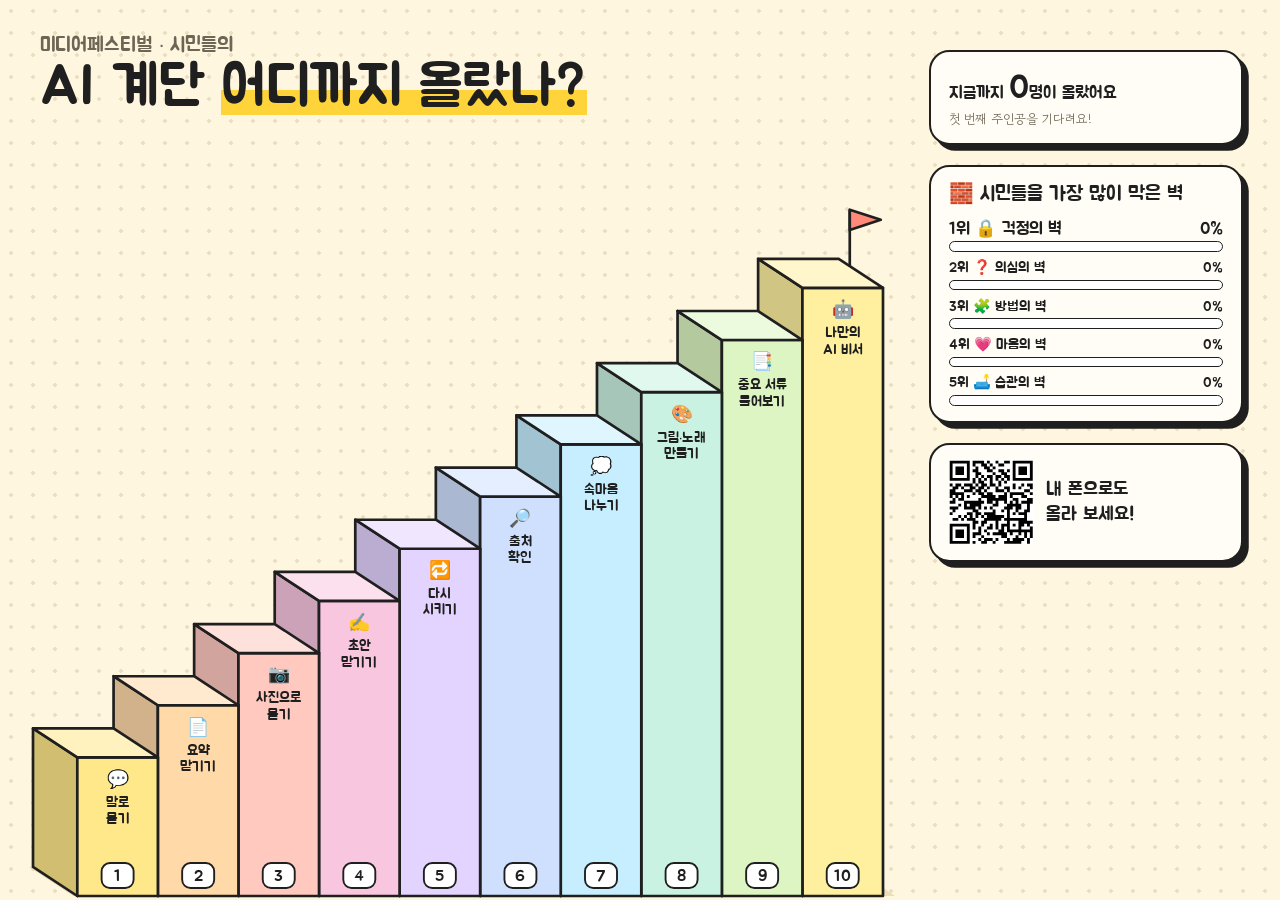
==== commit 9e322f1f: "Show results from the whole festival on the TV, not just today Co-Authored-By: Claude Opus 5.5 <nore" ====
--- a/map.html
+++ b/map.html
@@ -3,7 +3,7 @@
 <head>
 <meta charset="utf-8">
 <meta name="viewport" content="width=device-width,initial-scale=1">
-<title>오늘 시민들의 AI 계단</title>
+<title>시민들의 AI 계단</title>
 <link rel="stylesheet" href="fonts/jua.css">
 <link rel="stylesheet" href="fonts/gowun-dodum.css">
 <link rel="stylesheet" href="css/style.css">
@@ -13,13 +13,13 @@
 </head>
 <body>
 <div class="tv-title jua">
-  <div class="kicker">미디어페스티벌 · 오늘 시민들의</div>
+  <div class="kicker">미디어페스티벌 · 시민들의</div>
   <div class="big">AI 계단 <mark>어디까지 올랐나?</mark></div>
 </div>
 <div class="tv-stage" id="stage"><div class="bubble" id="bubble"></div></div>
 <aside class="tv-side">
   <div class="panel-box">
-    <div class="jua today">오늘 <span id="total">0</span>명이 올랐어요</div>
+    <div class="jua today">지금까지 <span id="total">0</span>명이 올랐어요</div>
     <div class="soft" id="avg">첫 번째 주인공을 기다려요!</div>
   </div>
   <div class="panel-box">
